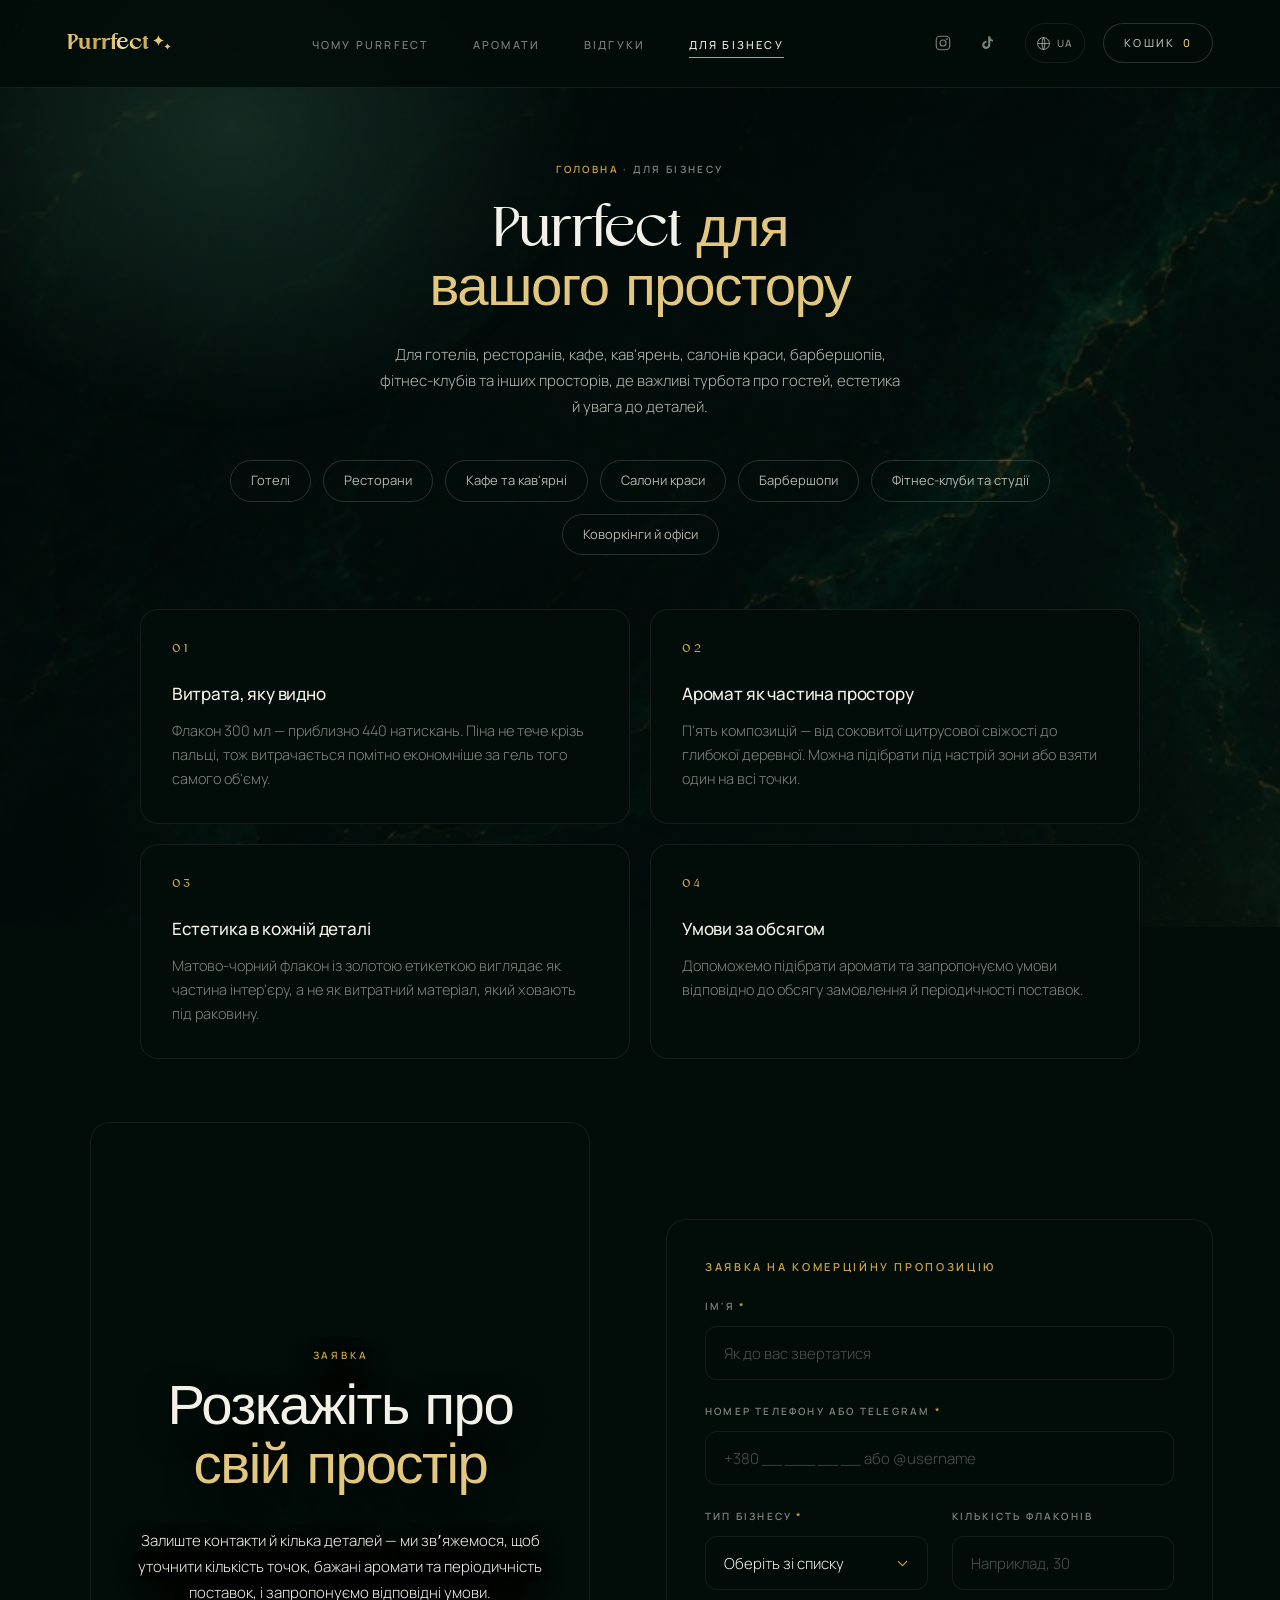
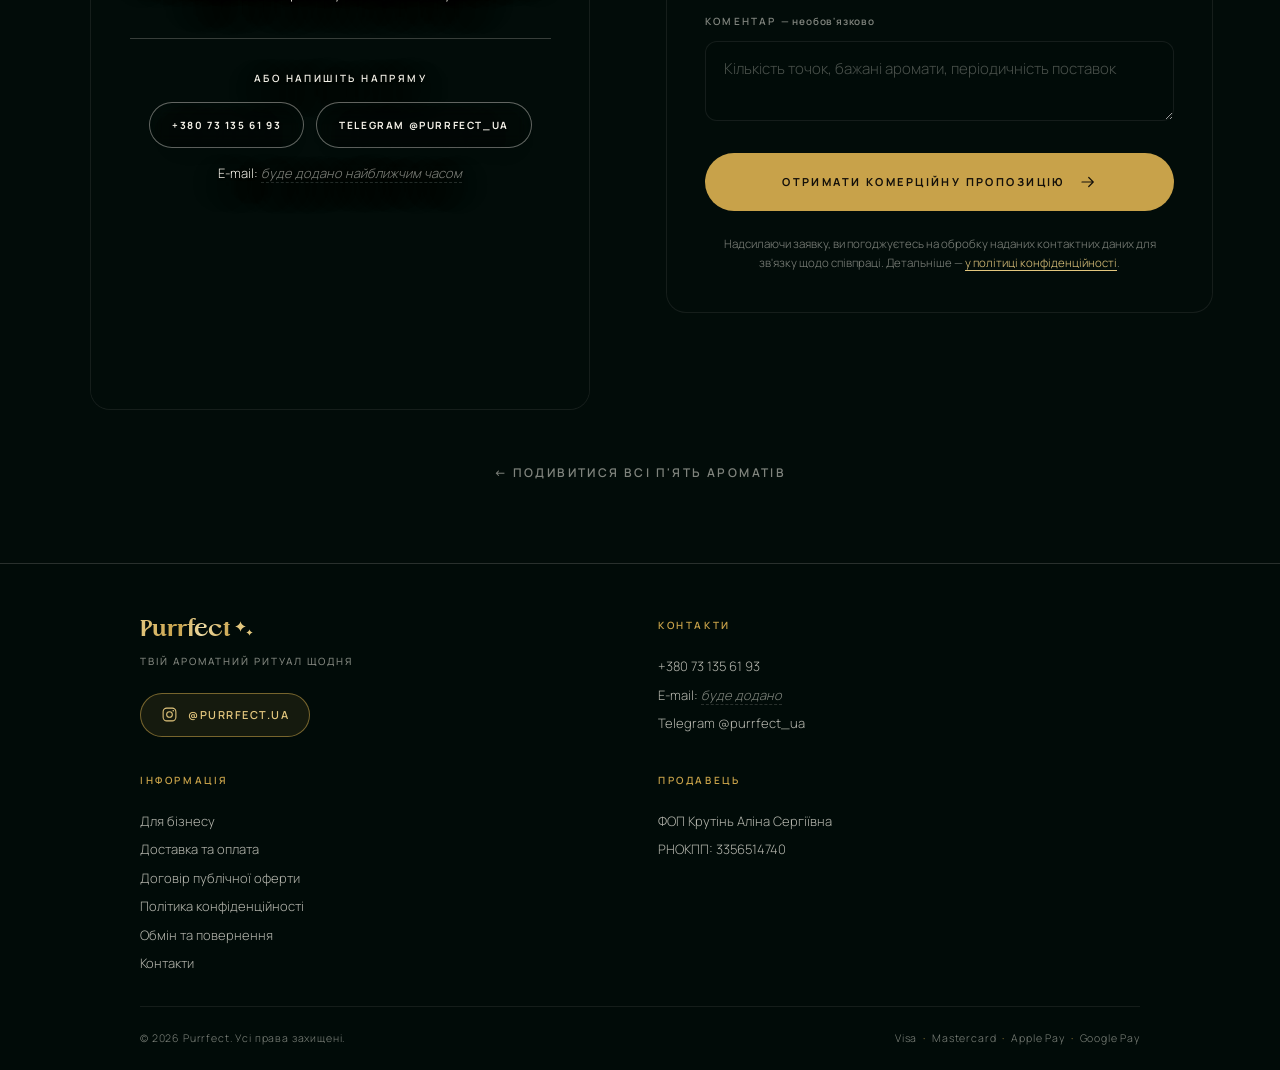
==== dlia-biznesu.html @ da77bdb7 "Кошик: справжня знижка за набір, смітнички, менеджмент набору - Знижка -10% рахується лише за повні " ====
<!doctype html>
<html lang="uk" class="no-js">
<head>
<meta charset="utf-8">
<meta name="viewport" content="width=device-width, initial-scale=1">
<title>Для бізнесу — Purrfect</title>
<meta name="description" content="Мило-піна Purrfect для готелів, ресторанів, кав'ярень, салонів краси, барбершопів і фітнес-клубів. Підберемо аромати та запропонуємо умови відповідно до обсягу замовлення.">
<meta name="theme-color" content="#04120E">
<script>document.documentElement.classList.replace("no-js","js");</script>

<meta property="og:type" content="website">
<meta property="og:title" content="Purrfect для вашого простору">
<meta property="og:description" content="Мило-піна Purrfect для готелів, ресторанів, кав'ярень і салонів краси. Умови — відповідно до обсягу замовлення.">
<meta property="og:image" content="image/hero-fluffy.jpg">
<meta property="og:locale" content="uk_UA">

<link rel="preload" href="image/bg-marble.jpg" as="image">
<link rel="preload" href="sans/Original-Light.woff2" as="font" type="font/woff2" crossorigin>
<link rel="preconnect" href="https://fonts.googleapis.com">
<link rel="preconnect" href="https://fonts.gstatic.com" crossorigin>
<link rel="stylesheet" href="https://fonts.googleapis.com/css2?family=Manrope:wght@300;400;500;600;700&display=swap">
<link rel="stylesheet" href="styles.css?v=85">
</head>
<body>

<div class="bg-scene" aria-hidden="true"></div>

<a class="skip-link" href="#biznes-content">Перейти до основного вмісту</a>

<header class="topbar topbar--solid">
  <a class="logo" href="index.html" aria-label="Purrfect — на головну"><span class="logo__word">Purrfect</span><svg class="logo__spark" viewBox="0 0 44 36" width="22" height="18" fill="currentColor" aria-hidden="true"><g transform="translate(15 13) scale(0.33)"><path d="M0 -32 C1.6 -17.2 14.8 -4 32 0 C14.8 4 1.6 17.2 0 32 C-1.6 17.2 -14.8 4 -32 0 C-14.8 -4 -1.6 -17.2 0 -32 Z"/></g><g transform="translate(33 25) scale(0.20)"><path d="M0 -32 C1.6 -17.2 14.8 -4 32 0 C14.8 4 1.6 17.2 0 32 C-1.6 17.2 -14.8 4 -32 0 C-14.8 -4 -1.6 -17.2 0 -32 Z"/></g></svg></a>

  <nav class="nav" aria-label="Основна навігація">
    <ul class="nav__list">
      <li><a href="index.html#chomu">Чому Purrfect</a></li>
      <li><a href="index.html#aromaty">Аромати</a></li>
      <li><a href="index.html#vidhuky">Відгуки</a></li>
      <li><a class="is-current" href="dlia-biznesu.html" aria-current="page">Для бізнесу</a></li>
    </ul>
  </nav>

  <div class="topbar__actions">
    <ul class="topbar__social">
      <li>
        <a class="iconlink" href="https://www.instagram.com/purrfect.ua"
           target="_blank" rel="noopener noreferrer" aria-label="Purrfect в Instagram" title="Instagram">
          <svg viewBox="0 0 24 24" width="18" height="18" fill="none" aria-hidden="true">
            <rect x="3" y="3" width="18" height="18" rx="5.2" stroke="currentColor" stroke-width="1.5"/>
            <circle cx="12" cy="12" r="4" stroke="currentColor" stroke-width="1.5"/>
            <circle cx="17.3" cy="6.7" r="1.15" fill="currentColor"/>
          </svg>
        </a>
      </li>
      <li>
        <a class="iconlink" href="https://www.tiktok.com/@purrfect.ua"
           target="_blank" rel="noopener noreferrer" aria-label="Purrfect у TikTok" title="TikTok">
          <svg viewBox="0 0 24 24" width="18" height="18" aria-hidden="true">
            <path fill="currentColor" d="M16.4 3h-2.8v11.4a2.6 2.6 0 1 1-2.2-2.6V9.2a5.4 5.4 0 1 0 5 5.4V9.1a6.3 6.3 0 0 0 3.6 1.1V7.5c-2-.2-3.4-1.6-3.6-3.6V3z"/>
          </svg>
        </a>
      </li>
    </ul>

    <!-- Перемикач мови. Українська — основна: вона лежить прямо в розмітці,
         російська підставляється словником i18n.js. Кнопка стоїть у
         topbar__actions, а не серед соцмереж, бо ті ховаються на телефоні. -->
    <button class="iconlink iconlink--lang" type="button" data-lang-toggle
            aria-label="Змінити мову" title="Русский">
      <svg viewBox="0 0 24 24" width="17" height="17" fill="none" aria-hidden="true">
        <circle cx="12" cy="12" r="8.4" stroke="currentColor" stroke-width="1.5"/>
        <path d="M3.6 12h16.8" stroke="currentColor" stroke-width="1.5"/>
        <path d="M12 3.6c2.5 2.7 2.5 14.1 0 16.8M12 3.6c-2.5 2.7-2.5 14.1 0 16.8"
              stroke="currentColor" stroke-width="1.5"/>
      </svg>
      <span class="iconlink__lang" data-lang-code>UA</span>
    </button>
    <button class="cart" type="button" data-cart-open aria-haspopup="dialog" aria-controls="koshyk">
      Кошик <span class="cart__count" data-cart-count aria-label="товарів у кошику">0</span>
    </button>
  </div>

  <button class="burger" type="button" aria-label="Меню" aria-expanded="false" aria-controls="mobile-nav">
    <span></span><span></span>
  </button>
</header>

<div class="mobile-nav" id="mobile-nav" hidden>
  <nav aria-label="Мобільна навігація">
    <ul>
      <li><a href="index.html#chomu">Чому Purrfect</a></li>
      <li><a href="index.html#aromaty">Аромати</a></li>
      <li><a href="index.html#vidhuky">Відгуки</a></li>
      <li><a href="dlia-biznesu.html">Для бізнесу</a></li>
      <li><a href="index.html">На головну</a></li>
    </ul>
    <ul class="mobile-nav__social">
      <li><a href="https://www.instagram.com/purrfect.ua" target="_blank" rel="noopener noreferrer">Instagram</a></li>
      <li><a href="https://www.tiktok.com/@purrfect.ua" target="_blank" rel="noopener noreferrer">TikTok</a></li>
    </ul>
  </nav>
</div>

<main class="page" id="biznes-content">
  <div class="wrap">

    <div class="page__head">
      <p class="page__crumbs"><a href="index.html">Головна</a> · Для бізнесу</p>
      <h1 class="h2 h2--center">Purrfect <em>для вашого простору</em></h1>
      <p class="lead lead--center">
        Для готелів, ресторанів, кафе, кав'ярень, салонів краси, барбершопів,
        фітнес-клубів та інших просторів, де важливі турбота про гостей,
        естетика й увага до деталей.
      </p>
    </div>

    <ul class="chips" aria-label="Кому підходить">
      <li>Готелі</li>
      <li>Ресторани</li>
      <li>Кафе та кав'ярні</li>
      <li>Салони краси</li>
      <li>Барбершопи</li>
      <li>Фітнес-клуби та студії</li>
      <li>Коворкінги й офіси</li>
    </ul>

    <ul class="perks perks--biz">
      <li class="perk" data-reveal>
        <span class="perk__no">01</span>
        <h2>Витрата, яку видно</h2>
        <p>Флакон 300 мл — приблизно 440 натискань. Піна не тече крізь пальці,
        тож витрачається помітно економніше за гель того самого об'єму.</p>
      </li>
      <li class="perk" data-reveal>
        <span class="perk__no">02</span>
        <h2>Аромат як частина простору</h2>
        <p>П'ять композицій — від соковитої цитрусової свіжості до глибокої
        деревної. Можна підібрати під настрій зони або взяти один на всі точки.</p>
      </li>
      <li class="perk" data-reveal>
        <span class="perk__no">03</span>
        <h2>Естетика в кожній деталі</h2>
        <p>Матово-чорний флакон із золотою етикеткою виглядає як частина
        інтер'єру, а не як витратний матеріал, який ховають під раковину.</p>
      </li>
      <li class="perk" data-reveal>
        <span class="perk__no">04</span>
        <h2>Умови за обсягом</h2>
        <p>Допоможемо підібрати аромати та запропонуємо умови відповідно
        до обсягу замовлення й періодичності поставок.</p>
      </li>
    </ul>

    <div class="b2b" id="zayavka">
      <div class="b2b__copy" data-reveal>
        <div class="b2b__media" aria-hidden="true">
          <video data-b2b-video src="video/biznes-bg.mp4" autoplay muted loop playsinline preload="metadata"></video>
        </div>
        <div class="b2b__scrim" aria-hidden="true"></div>

        <div class="b2b__content">
          <p class="b2b__label">Заявка</p>
          <h2 class="h2">Розкажіть про <em>свій простір</em></h2>
          <p class="lead">
            Залиште контакти й кілька деталей — ми звʼяжемося, щоб уточнити
            кількість точок, бажані аромати та періодичність поставок,
            і запропонуємо відповідні умови.
          </p>

          <div class="b2b__direct">
            <p class="b2b__direct-ttl">Або напишіть напряму</p>
            <div class="b2b__direct-actions">
              <a class="btn btn--ghost btn--sm" href="tel:+380731356193">
                <span>+380 73 135 61 93</span>
              </a>
              <a class="btn btn--ghost btn--sm" href="https://t.me/purrfect_ua" target="_blank" rel="noopener noreferrer">
                <span>Telegram @purrfect_ua</span>
              </a>
            </div>
            <!-- TODO:EMAIL — додати адресу, коли буде створена поштова скринька -->
            <p class="b2b__direct-note">E-mail: <span class="tbd">буде додано найближчим часом</span></p>
          </div>
        </div>
      </div>

      <form class="b2b__form" data-b2b-form novalidate data-reveal>
        <h2 class="order__ttl">Заявка на комерційну пропозицію</h2>

        <div class="grid2">
          <label class="field field--wide">
            <span class="field__label">Ім'я <i>*</i></span>
            <input type="text" name="name" autocomplete="name" placeholder="Як до вас звертатися">
            <span class="field__err" data-err></span>
          </label>

          <label class="field field--wide">
            <span class="field__label">Номер телефону або Telegram <i>*</i></span>
            <input type="text" name="contact" autocomplete="tel" placeholder="+380 __ ___ __ __ або @username">
            <span class="field__err" data-err></span>
          </label>

          <label class="field">
            <span class="field__label">Тип бізнесу <i>*</i></span>
            <select name="business">
              <option value="">Оберіть зі списку</option>
              <option>Готель</option>
              <option>Ресторан</option>
              <option>Кафе, кав'ярня</option>
              <option>Салон краси</option>
              <option>Барбершоп</option>
              <option>Фітнес-клуб, студія</option>
              <option>Коворкінг, офіс</option>
              <option>Інше</option>
            </select>
            <span class="field__err" data-err></span>
          </label>

          <label class="field">
            <span class="field__label">Кількість флаконів</span>
            <input type="text" name="volume" inputmode="numeric" placeholder="Наприклад, 30">
          </label>

          <label class="field field--wide">
            <span class="field__label">Коментар <i class="opt">— необов'язково</i></span>
            <textarea name="comment" rows="2" placeholder="Кількість точок, бажані аромати, періодичність поставок"></textarea>
          </label>
        </div>

        <button class="btn btn--full" type="submit" data-b2b-submit>
          <span data-b2b-label>Отримати комерційну пропозицію</span>
          <svg viewBox="0 0 24 24" width="18" height="18" fill="none" aria-hidden="true">
            <path d="M4 12h15M13 6l6 6-6 6" stroke="currentColor" stroke-width="1.6" stroke-linecap="round" stroke-linejoin="round"/>
          </svg>
        </button>

        <p class="order__status" data-b2b-status role="status" aria-live="polite"></p>

        <p class="order__fine">
          Надсилаючи заявку, ви погоджуєтесь на обробку наданих контактних даних
          для зв'язку щодо співпраці. Детальніше —
          <a href="polityka-konfidentsiynosti.html">у політиці конфіденційності</a>.
        </p>
      </form>
    </div>

    <p class="page__back">
      <a href="index.html#aromaty">← Подивитися всі п'ять ароматів</a>
    </p>

  </div>
</main>

<footer class="footer">
  <div class="wrap">
    <div class="footer__grid">
      <div class="footer__brand">
        <a class="logo logo--footer" href="index.html"><span class="logo__word">Purrfect</span><svg class="logo__spark" viewBox="0 0 44 36" width="22" height="18" fill="currentColor" aria-hidden="true"><g transform="translate(15 13) scale(0.33)"><path d="M0 -32 C1.6 -17.2 14.8 -4 32 0 C14.8 4 1.6 17.2 0 32 C-1.6 17.2 -14.8 4 -32 0 C-14.8 -4 -1.6 -17.2 0 -32 Z"/></g><g transform="translate(33 25) scale(0.20)"><path d="M0 -32 C1.6 -17.2 14.8 -4 32 0 C14.8 4 1.6 17.2 0 32 C-1.6 17.2 -14.8 4 -32 0 C-14.8 -4 -1.6 -17.2 0 -32 Z"/></g></svg></a>
        <p class="footer__tag">Твій ароматний ритуал щодня</p>

        <ul class="socials">
          <li>
            <a class="social" href="https://www.instagram.com/purrfect.ua"
               target="_blank" rel="noopener noreferrer" aria-label="Purrfect в Instagram">
              <svg viewBox="0 0 24 24" width="17" height="17" fill="none" aria-hidden="true">
                <rect x="3" y="3" width="18" height="18" rx="5.2" stroke="currentColor" stroke-width="1.5"/>
                <circle cx="12" cy="12" r="4" stroke="currentColor" stroke-width="1.5"/>
                <circle cx="17.3" cy="6.7" r="1.15" fill="currentColor"/>
              </svg>
              <span>@purrfect.ua</span>
            </a>
          </li>
        </ul>
      </div>
      <div class="footer__col">
        <p class="footer__label">Контакти</p>
        <ul class="footer__list">
          <li><a href="tel:+380731356193">+380 73 135 61 93</a></li>
          <!-- TODO:EMAIL -->
          <li>E-mail: <span class="tbd">буде додано</span></li>
          <li><a href="https://t.me/purrfect_ua" target="_blank" rel="noopener noreferrer">Telegram @purrfect_ua</a></li>
        </ul>
      </div>
      <div class="footer__col">
        <p class="footer__label">Інформація</p>
        <ul class="footer__list">
          <li><a href="dlia-biznesu.html">Для бізнесу</a></li>
          <li><a href="dostavka.html">Доставка та оплата</a></li>
          <li><a href="oferta.html">Договір публічної оферти</a></li>
          <li><a href="polityka-konfidentsiynosti.html">Політика конфіденційності</a></li>
          <li><a href="obmin-ta-povernennia.html">Обмін та повернення</a></li>
          <li><a href="kontakty.html">Контакти</a></li>
        </ul>
      </div>
      <div class="footer__col">
        <p class="footer__label">Продавець</p>
        <ul class="footer__list">
          <li>ФОП Крутінь Аліна Сергіївна</li>
          <li>РНОКПП: 3356514740</li>
        </ul>
      </div>
    </div>
    <div class="footer__bottom">
      <p class="footer__legal">© <span data-year>2026</span> Purrfect. Усі права захищені.</p>
      <p class="footer__pay">Visa <span>·</span> Mastercard <span>·</span> Apple&nbsp;Pay <span>·</span> Google&nbsp;Pay</p>
    </div>
  </div>
</footer>

<div class="drawer" id="koshyk" role="dialog" aria-modal="true" aria-label="Кошик" hidden>
  <div class="drawer__scrim" data-cart-close></div>
  <aside class="drawer__panel">
    <header class="drawer__head">
      <p class="drawer__ttl">Кошик</p>
      <div class="drawer__head-actions">
        <button class="drawer__clear" type="button" data-cart-clear hidden>Очистити</button>
        <button class="drawer__close" type="button" data-cart-close aria-label="Закрити кошик">
          <svg viewBox="0 0 24 24" width="20" height="20" fill="none" aria-hidden="true">
            <path d="M6 6l12 12M18 6L6 18" stroke="currentColor" stroke-width="1.5" stroke-linecap="round"/>
          </svg>
        </button>
      </div>
    </header>
    <div class="drawer__body" data-cart-body></div>
    <footer class="drawer__foot" data-cart-foot></footer>
  </aside>
</div>

<script src="script.js?v=85" defer></script>
<script src="i18n.js?v=85" defer></script>
</body>
</html>
---- styles.css ----
/* ============================================================
   Purrfect — продавальний лендинг
   Шрифти: Original (латиниця, фірмовий) + Manrope (кирилиця)

   Порядок блоків збігається з порядком секцій у index.html.
   Кольори й відступи — токенами в :root нижче.
   ============================================================ */

/* ---------- Original: фірмовий шрифт, лише латиниця ---------- */
@font-face {
  font-family: "Original";
  src: url("sans/Original-Thin.woff2") format("woff2"),
       url("sans/Original-Thin.woff") format("woff");
  font-weight: 100; font-style: normal; font-display: swap;
}
@font-face {
  font-family: "Original";
  src: url("sans/Original-Light.woff2") format("woff2"),
       url("sans/Original-Light.woff") format("woff");
  font-weight: 300; font-style: normal; font-display: swap;
}
@font-face {
  font-family: "Original";
  src: url("sans/Original-Regular.woff2") format("woff2"),
       url("sans/Original-Regular.woff") format("woff");
  font-weight: 400; font-style: normal; font-display: swap;
}
@font-face {
  font-family: "Original";
  src: url("sans/Original-Bold.woff2") format("woff2"),
       url("sans/Original-Bold.woff") format("woff");
  font-weight: 700; font-style: normal; font-display: swap;
}
@font-face {
  font-family: "Original";
  src: url("sans/Original-Black.woff2") format("woff2"),
       url("sans/Original-Black.woff") format("woff");
  font-weight: 900; font-style: normal; font-display: swap;
}

/* ---------- Токени ---------- */
:root {
  --ink:        #04120E;
  --ink-2:      #020C09;
  --ink-3:      #061a14;
  --emerald:    #0C3B2E;
  --gold:       #C8A24A;
  --gold-soft:  #E3C77E;
  --cream:      #F4F1E8;

  /* напівпрозорі панелі поверх мармурового тла */
  --scene-panel: rgba(4, 15, 12, .58);

  --text:       var(--cream);
  --text-2:     rgba(244, 241, 232, .74);
  --text-3:     rgba(244, 241, 232, .52);
  --hairline:   rgba(244, 241, 232, .16);
  --hairline-2: rgba(244, 241, 232, .08);

  --space-1: 8px;
  --space-2: 12px;
  --space-3: 16px;
  --space-4: 24px;
  --space-5: 32px;
  --space-6: 48px;
  --space-7: 64px;
  --space-8: 96px;

  --gutter: clamp(20px, 5.2vw, 76px);
  --maxw: 1280px;

  --font-brand: "Original", "Helvetica Neue", Arial, sans-serif;
  --font-ua: "Manrope", -apple-system, BlinkMacSystemFont, "Segoe UI", Roboto, sans-serif;

  --ease: cubic-bezier(.22, .61, .36, 1);
  --dur: 260ms;

  --z-media: 0;
  --z-scrim: 1;
  --z-content: 2;
  --z-sticky: 30;
  /* Мобільне меню — під шапкою: інакше воно накриває бургер,
     і на телефоні меню вже нічим не закрити. */
  --z-mobilenav: 35;
  --z-header: 40;
  --z-drawer: 60;
}

/* ---------- Reset ---------- */
*, *::before, *::after { box-sizing: border-box; }

/* Запасний колір тримає html, а не body: тоді фоновий шар із z-index: -1
   лягає поверх нього, а не ховається за фоном body. */
html {
  -webkit-text-size-adjust: 100%;
  scroll-behavior: smooth;
  background: var(--ink-2);
  /* щоб якір із шапки не ховався під фіксованою шапкою */
  scroll-padding-top: 90px;
}
@media (prefers-reduced-motion: reduce) { html { scroll-behavior: auto; } }

body {
  margin: 0;
  background: transparent;
  color: var(--text);
  font-family: var(--font-ua);
  font-size: 16px;
  line-height: 1.5;
  -webkit-font-smoothing: antialiased;
  -moz-osx-font-smoothing: grayscale;
  /* clip, а не hidden: hidden робить body власним контейнером
     прокрутки, і на iOS через це зсувається позиція сторінки.
     Перший рядок — запасний для Safari до 16-ї версії, яка ще
     не знає `clip` і просто його проігнорує. */
  overflow-x: hidden;
  overflow-x: clip;
}

img { display: block; max-width: 100%; }
ul, ol { list-style: none; margin: 0; padding: 0; }
p  { margin: 0; }
a  { color: inherit; text-decoration: none; }
button { font: inherit; color: inherit; }
h1, h2, h3, h4 { margin: 0; font-weight: inherit; }

:focus-visible {
  outline: 2px solid var(--gold-soft);
  outline-offset: 3px;
  border-radius: 2px;
}

.sr-only {
  position: absolute; width: 1px; height: 1px;
  padding: 0; margin: -1px; overflow: hidden;
  clip: rect(0 0 0 0); white-space: nowrap; border: 0;
}

.skip-link {
  position: absolute;
  left: var(--gutter);
  top: -100px;
  z-index: 100;
  padding: 12px 20px;
  background: var(--cream);
  color: var(--ink);
  border-radius: 999px;
  font-size: 14px;
  font-weight: 600;
  transition: top var(--dur) var(--ease);
}
.skip-link:focus-visible { top: 16px; }

/* Значення, яких ще немає (пошта, адреса). Видно, що це заглушка,
   але сторінка не виглядає зламаною. */
.tbd {
  color: var(--text-3);
  font-style: italic;
  border-bottom: 1px dashed var(--hairline);
}

/* ============================================================
   Тло сцени — смарагдовий мармур, пришпилений до вікна на весь
   сайт. Фото дуже повільно наближається й пливе, зверху мандрує
   м'який відблиск. Секції поверх — напівпрозорі.
   ============================================================ */
/* Висота — з --app-vh, а не з відсотків вікна. На iPhone та iPad
   висота вікна стрибає щоразу, коли Safari ховає свою панель, і
   фон разом із нею смикався й «плив» відносно тексту. --app-vh
   ставить script.js один раз і міняє лише при повороті екрана. */
.bg-scene {
  position: fixed;
  top: 0;
  left: 0;
  width: 100%;
  /* Не менше за найбільшу можливу висоту вікна (100lvh): коли Safari
     ховає панель, видима зона стає вищою за зафіксовану, і знизу
     з'явився б просвіт. Перший рядок — запасний для браузерів,
     які ще не знають lvh. */
  height: 100vh;
  height: max(var(--app-vh, 0px), 100lvh);
  /* Саме -1, а не 0. При z-index: 0 цей шар потрапляє в той самий крок
     малювання, що й позиціоновані елементи, і перекриває звичайні блоки
     без position — підвал ставав невидимим. */
  z-index: -1;
  pointer-events: none;
  background: var(--ink-2) url("image/bg-marble.jpg") center / cover no-repeat;
  /* запас по краях замість колишнього inset: -4% */
  transform: scale(1.06);
  animation: sceneDrift 90s ease-in-out infinite alternate;
  will-change: transform;
}
/* Скрим: гасить яскраву смугу мармуру, щоб текст лишався читабельним */
.bg-scene::before {
  content: "";
  position: absolute;
  inset: 0;
  background:
    radial-gradient(120% 90% at 50% 38%, rgba(2, 12, 9, .28) 0%, rgba(2, 12, 9, .74) 100%),
    linear-gradient(180deg, rgba(2, 12, 9, .5), rgba(2, 12, 9, .42));
}
/* Відблиск, що повільно мандрує по каменю */
.bg-scene::after {
  content: "";
  position: absolute;
  inset: 0;
  background: radial-gradient(38% 46% at 20% 16%, rgba(120, 210, 170, .17), transparent 70%);
  animation: sceneGlow 52s ease-in-out infinite alternate;
  will-change: transform, opacity;
}
@keyframes sceneDrift {
  0%   { transform: scale(1.06) translate3d(0, 0, 0); }
  100% { transform: scale(1.13) translate3d(-1.5%, 1%, 0); }
}
@keyframes sceneGlow {
  0%   { transform: translate3d(0, 0, 0); opacity: .5; }
  100% { transform: translate3d(28%, 16%, 0); opacity: 1; }
}
@media (prefers-reduced-motion: reduce) {
  .bg-scene,
  .bg-scene::after { animation: none; }
}

.wrap {
  width: 100%;
  max-width: var(--maxw);
  margin: 0 auto;
  padding: 0 var(--gutter);
}

/* ============================================================
   1. Шапка
   ============================================================ */
.topbar {
  position: fixed;
  inset: 0 0 auto 0;
  z-index: var(--z-header);
  display: flex;
  align-items: center;
  gap: var(--space-5);
  padding: clamp(18px, 2.6vh, 30px) var(--gutter);
  transition: background-color var(--dur) var(--ease),
              padding var(--dur) var(--ease),
              border-color var(--dur) var(--ease);
  border-bottom: 1px solid transparent;
}
/* Після прокрутки повз перший екран шапка не лягає суцільною плашкою:
   вона лишається прозорою й лише розмиває те, що під нею, — тож її
   яскравість сама йде за яскравістю поточного блока (світліше фото
   в картці аромату чи темний мармур однаково просвічують крізь неї).
   Легкий градієнт зверху додає рівно стільки контрасту, щоб текст
   меню не губився на найсвітліших кадрах. */
.topbar.is-stuck {
  padding-top: 14px;
  padding-bottom: 14px;
  background: linear-gradient(to bottom, rgba(2, 12, 9, .34), rgba(2, 12, 9, .16));
  backdrop-filter: blur(18px) saturate(1.15);
  -webkit-backdrop-filter: blur(18px) saturate(1.15);
  border-bottom-color: rgba(244, 241, 232, .1);
}
/* На внутрішніх сторінках шапка не лежить поверх фото — вона просто
   зверху, тож одразу в «прилиплому» вигляді. */
.topbar--solid {
  background: rgba(2, 12, 9, .86);
  backdrop-filter: blur(16px);
  -webkit-backdrop-filter: blur(16px);
  border-bottom-color: var(--hairline-2);
}

/* Логотип: фірмове накреслення «Purrfect» із зірочками, як на етикетці.
   Раніше тут був той самий шрифт, але великими літерами з широким
   розрядженням — це читалося як набраний напис, а не як знак бренду. */
.logo {
  flex: 0 0 auto;
  display: inline-flex;
  align-items: flex-start;
  gap: 2px;
  font-family: var(--font-brand);
  font-weight: 700;
  font-size: clamp(21px, 1.55vw, 27px);
  line-height: 1;
  letter-spacing: 0;
  text-transform: none;
  /* запасний колір для браузерів без background-clip: text */
  color: var(--gold-soft);
  transition: filter var(--dur) var(--ease);
}
/* Не пласке золото, а перелив — так само, як тиснення й напис на флаконі */
.logo__word {
  background: linear-gradient(100deg,
    var(--gold-soft) 0%,
    var(--gold) 42%,
    #F0DDA6 68%,
    var(--gold) 100%);
  -webkit-background-clip: text;
  background-clip: text;
  -webkit-text-fill-color: transparent;
}
.logo__spark {
  flex: 0 0 auto;
  margin-top: .06em;
  color: var(--gold-soft);
}
.logo:hover { filter: brightness(1.14); }
@media (prefers-reduced-motion: reduce) { .logo { transition: none; } }

.nav { flex: 1 1 auto; }

.nav__list {
  display: flex;
  justify-content: center;
  gap: clamp(20px, 3.4vw, 56px);
}

.nav__list a,
.cart {
  position: relative;
  font-size: 11px;
  font-weight: 500;
  letter-spacing: .2em;
  text-transform: uppercase;
  color: var(--text-3);
  white-space: nowrap;
  transition: color var(--dur) var(--ease);
}
.nav__list a:hover,
.cart:hover { color: var(--cream); }

.nav__list a::after {
  content: "";
  position: absolute;
  left: 0; right: 0; bottom: -6px;
  height: 1px;
  background: var(--gold);
  transform: scaleX(0);
  transform-origin: left;
  transition: transform var(--dur) var(--ease);
}
.nav__list a:hover::after { transform: scaleX(1); }

/* Поточний розділ у меню — підкреслення вже на місці */
.nav__list a.is-current { color: var(--cream); }
.nav__list a.is-current::after { transform: scaleX(1); }

.topbar__actions {
  flex: 0 0 auto;
  display: flex;
  align-items: center;
  gap: clamp(12px, 1.4vw, 20px);
}

/* Соцмережі в шапці — самі іконки, без підписів */
.topbar__social {
  display: flex;
  align-items: center;
  gap: 4px;
}
.iconlink {
  display: inline-flex;
  align-items: center;
  justify-content: center;
  width: 40px;
  height: 40px;
  border-radius: 50%;
  border: 1px solid transparent;
  color: var(--text-3);
  transition: color var(--dur) var(--ease),
              border-color var(--dur) var(--ease),
              background-color var(--dur) var(--ease);
}
.iconlink:hover {
  color: var(--gold-soft);
  border-color: rgba(200, 162, 74, .42);
  background: rgba(200, 162, 74, .08);
}

/* Перемикач мови: та сама кругла планетка, що й іконки соцмереж, плюс
   код поточної мови. Код потрібен, бо сама по собі планетка не каже,
   якою мовою сторінка зараз. */
.iconlink--lang {
  gap: 5px;
  width: auto;
  padding: 0 11px 0 9px;
  border-radius: 999px;
  border-color: var(--hairline-2);
  background: none;
  cursor: pointer;
  font: inherit;
}
.iconlink--lang svg { flex: 0 0 auto; }
.iconlink__lang {
  font-size: 10px;
  font-weight: 600;
  letter-spacing: .12em;
  font-variant-numeric: tabular-nums;
}
.iconlink--lang:focus-visible {
  outline: 2px solid var(--gold);
  outline-offset: 2px;
}

.cart {
  display: inline-flex;
  align-items: center;
  gap: 8px;
  min-height: 40px;
  padding: 0 20px;
  border: 1px solid var(--hairline);
  border-radius: 999px;
  color: var(--text-2);
  background: rgba(4, 18, 14, .32);
  backdrop-filter: blur(10px);
  -webkit-backdrop-filter: blur(10px);
  cursor: pointer;
  transition: color var(--dur) var(--ease),
              border-color var(--dur) var(--ease),
              background-color var(--dur) var(--ease);
}
.cart:hover { border-color: rgba(200, 162, 74, .55); background: rgba(4, 18, 14, .55); }
.cart__count { color: var(--gold-soft); font-variant-numeric: tabular-nums; }
.cart.is-bump { animation: bump 420ms var(--ease); }
@keyframes bump {
  0%, 100% { transform: scale(1); }
  35% { transform: scale(1.07); }
}

.burger { display: none; }

/* ============================================================
   2. Перший екран
   ============================================================ */
/* Так само зі сталої висоти: інакше кожне згортання панелі Safari
   міняло висоту першого екрана, і фото помітно «наїжджало». */
.hero {
  position: relative;
  min-height: var(--app-vh, 100svh);
  display: flex;
  overflow: hidden;
  background: var(--ink-2);
}

.hero__media { position: absolute; inset: 0; z-index: var(--z-media); }
.hero__media img {
  width: 100%;
  height: 100%;
  object-fit: cover;
  object-position: center;
}

.hero__scrim {
  position: absolute;
  inset: 0;
  z-index: var(--z-scrim);
  pointer-events: none;
  background:
    linear-gradient(to right,
      rgba(2, 12, 9, .80) 0%,
      rgba(2, 12, 9, .60) 28%,
      rgba(2, 12, 9, .18) 52%,
      rgba(2, 12, 9, 0) 68%),
    linear-gradient(to bottom,
      rgba(2, 12, 9, .72) 0%,
      rgba(2, 12, 9, 0) 180px),
    linear-gradient(to top,
      rgba(2, 12, 9, .93) 0%,
      rgba(2, 12, 9, .55) 110px,
      rgba(2, 12, 9, 0) 260px);
}

.hero__inner {
  position: relative;
  z-index: var(--z-content);
  flex: 1;
  display: grid;
  grid-template-rows: 1fr auto;
  padding: 0 var(--gutter) clamp(22px, 3.4vh, 40px);
}

.hero__copy {
  align-self: center;
  max-width: min(660px, 52vw);
  padding-top: clamp(80px, 12vh, 140px);
}

.hero__title {
  font-family: var(--font-brand);
  font-weight: 300;
  font-size: clamp(2.7rem, 6vw, 5.4rem);
  line-height: 1.02;
  letter-spacing: -.025em;
  margin: 0 0 var(--space-5);
  color: var(--cream);
}
.hero__title-line { display: block; }
.hero__title em {
  font-style: normal;
  font-weight: 100;
  color: var(--gold-soft);
}

.hero__lead {
  max-width: 44ch;
  font-size: clamp(15px, 1.12vw, 18px);
  font-weight: 300;
  line-height: 1.72;
  color: var(--text-2);
  margin-bottom: var(--space-6);
  text-wrap: pretty;
}

.hero__actions {
  display: flex;
  align-items: center;
  gap: clamp(18px, 2vw, 32px);
  flex-wrap: wrap;
}

.hero__price {
  font-family: var(--font-ua);
  font-weight: 300;
  font-size: clamp(13px, 1vw, 16px);
  letter-spacing: .16em;
  font-variant-numeric: tabular-nums;
  color: var(--text-2);
}
.hero__price span { color: var(--gold); margin: 0 .3em; }

/* Лишився один підпис — притискаємо його праворуч. Раніше тут була
   ще підказка «Scroll» ліворуч, і розкладка була space-between. */
.hero__foot {
  align-self: end;
  display: flex;
  align-items: flex-end;
  justify-content: flex-end;
  gap: var(--space-4);
}

.hero__origin {
  font-size: 10px;
  font-weight: 500;
  letter-spacing: .26em;
  text-transform: uppercase;
  color: var(--text-3);
  text-align: right;
}
.hero__origin span { color: var(--gold); margin: 0 .3em; }

/* ---------- Кнопка ---------- */
.btn {
  display: inline-flex;
  align-items: center;
  justify-content: center;
  gap: 14px;
  min-height: 58px;
  padding: 0 32px;
  border: 0;
  border-radius: 999px;
  background: var(--gold);
  color: #14100A;
  font-size: 11px;
  font-weight: 700;
  letter-spacing: .22em;
  text-transform: uppercase;
  text-align: center;
  cursor: pointer;
  transition: background-color var(--dur) var(--ease),
              box-shadow var(--dur) var(--ease),
              transform var(--dur) var(--ease),
              opacity var(--dur) var(--ease);
}
.btn:hover {
  background: var(--gold-soft);
  box-shadow: 0 14px 40px -14px rgba(200, 162, 74, .7);
}
.btn:active { transform: scale(.985); }
.btn svg { transition: transform var(--dur) var(--ease); flex: 0 0 auto; }
.btn:hover svg { transform: translateX(5px); }
.btn[disabled], .btn.is-busy { opacity: .55; pointer-events: none; }
.btn--full { width: 100%; }
.btn--sm { min-height: 46px; padding: 0 22px; font-size: 10px; letter-spacing: .16em; }

.btn--ghost {
  background: transparent;
  color: var(--text);
  border: 1px solid var(--hairline);
}
.btn--ghost:hover {
  background: rgba(200, 162, 74, .1);
  border-color: rgba(200, 162, 74, .55);
  color: var(--gold-soft);
  box-shadow: none;
}

/* Текстове посилання-кнопка («Детальніше») */
.link-more {
  position: relative;
  padding: 6px 0;
  border: 0;
  background: none;
  font-size: 10.5px;
  font-weight: 600;
  letter-spacing: .18em;
  text-transform: uppercase;
  color: var(--text-3);
  white-space: nowrap;
  cursor: pointer;
  transition: color var(--dur) var(--ease);
}
.link-more::after {
  content: "";
  position: absolute;
  left: 0; right: 0; bottom: 0;
  height: 1px;
  background: var(--hairline);
  transition: background-color var(--dur) var(--ease);
}
.link-more:hover { color: var(--gold-soft); }
.link-more:hover::after { background: var(--gold); }

/* ============================================================
   Загальні елементи секцій
   ============================================================ */
.section {
  position: relative;
  padding: clamp(72px, 11vh, 140px) 0;
}
.section + .section { border-top: 1px solid var(--hairline-2); }

/* Чергуємо прозорі секції з напівпрозорими панелями — мармур
   лишається видимим, але сторінка не читається однією плитою.
   FAQ виключено: у нього власне тло — фонове відео. */
.section--ekonomiya,
.section--brend { background: var(--scene-panel); }

.h2 {
  font-family: var(--font-brand);
  font-weight: 300;
  font-size: clamp(2.1rem, 4.4vw, 3.7rem);
  line-height: 1.04;
  letter-spacing: -.025em;
  color: var(--cream);
  text-wrap: balance;
}
.h2 em {
  font-style: normal;
  font-weight: 100;
  color: var(--gold-soft);
}
.h2--center { text-align: center; }

/* Заголовок в один рядок: ширший по горизонталі, але помітно нижчий */
.h2--inline {
  font-size: clamp(1.45rem, 3.4vw, 2.5rem);
  letter-spacing: -.01em;
  line-height: 1.12;
}

.lead {
  font-size: clamp(15px, 1.05vw, 17px);
  font-weight: 300;
  line-height: 1.72;
  color: var(--text-2);
  text-wrap: pretty;
}
.lead + .lead { margin-top: var(--space-4); }
.lead b { color: var(--gold-soft); font-weight: 600; }
.lead--center { max-width: 58ch; margin: var(--space-4) auto 0; text-align: center; }

.sec-head {
  display: grid;
  grid-template-columns: minmax(0, 1fr) minmax(0, 1fr);
  gap: var(--space-6);
  align-items: end;
  margin-bottom: clamp(40px, 6vh, 72px);
}
/* Для каталогу — заголовок і підзаголовок стосом по центру.
   Ширину обмежує лише підзаголовок: заголовок має лишатися в один рядок. */
.sec-head--center {
  grid-template-columns: minmax(0, 1fr);
  justify-items: center;
  text-align: center;
  gap: var(--space-4);
  margin-bottom: clamp(40px, 6vh, 72px);
}
.sec-head--center .lead { max-width: 46ch; }

/* Надзаголовок: тонка золота риска з обох боків від слова */
.sec-eyebrow {
  display: inline-flex;
  align-items: center;
  gap: clamp(12px, 1.4vw, 20px);
  font-size: 10px;
  font-weight: 600;
  letter-spacing: .36em;
  text-indent: .36em;      /* компенсує трекінг останньої літери */
  text-transform: uppercase;
  color: var(--gold);
}
.sec-eyebrow::before,
.sec-eyebrow::after {
  content: "";
  width: clamp(26px, 4.4vw, 62px);
  height: 1px;
  background: linear-gradient(to right, transparent, rgba(200, 162, 74, .85));
}
.sec-eyebrow::after { background: linear-gradient(to left, transparent, rgba(200, 162, 74, .85)); }

/* Головний заголовок каталогу — один рядок, ширший трекінг, тонша вага.
   На телефоні рядок фізично не вміщається, тож там дозволяємо перенос. */
.h2--single {
  white-space: nowrap;
  font-weight: 200;
  font-size: clamp(1.5rem, 3.45vw, 3.1rem);
  line-height: 1.16;
  letter-spacing: -.012em;
}
.h2--single em { font-weight: 100; }

/* ============================================================
   3. Короткі переваги
   ============================================================ */
/* П'ять карток: на широкому екрані — три зверху, дві знизу
   по центру. Flex замість grid, щоб неповний ряд центрувався. */
.perks {
  display: flex;
  flex-wrap: wrap;
  justify-content: center;
  gap: clamp(14px, 1.6vw, 22px);
  margin-top: clamp(40px, 6vh, 68px);
}
.perk {
  flex: 1 1 280px;
  max-width: 380px;
  padding: clamp(24px, 2.4vw, 34px);
  border: 1px solid var(--hairline-2);
  border-radius: 18px;
  background: var(--ink-2);
  transition: border-color var(--dur) var(--ease), background-color var(--dur) var(--ease);
}
.perk:hover { border-color: rgba(200, 162, 74, .32); background: var(--ink-3); }
.perk__no {
  display: block;
  font-family: var(--font-brand);
  font-size: 11px;
  letter-spacing: .26em;
  color: var(--gold);
  margin-bottom: var(--space-4);
}
.perk h3 {
  font-size: clamp(17px, 1.3vw, 21px);
  font-weight: 500;
  letter-spacing: -.01em;
  color: var(--cream);
  margin-bottom: var(--space-2);
}
.perk p {
  font-size: 14.5px;
  font-weight: 300;
  line-height: 1.68;
  color: var(--text-3);
}

/* ============================================================
   4. Каталог ароматів
   ============================================================ */
/* П'ять позицій: ширший контейнер, щоб на великих екранах усі
   флакони ставали в один ряд. */
.section--aromaty .wrap { max-width: 1560px; }

/* Каталог — завжди один рядок, який гортається вбік.
   Раніше тут стояв flex-wrap: wrap, і п'ята картка переносилась на
   другий рядок на всіх екранах, вужчих за ~1250 px. Саме туди
   потрапляє iPad у горизонтальному положенні (1194 px) — картка
   «випадала» з ряду й розтягувалась на всю ширину. Один рядок для
   всіх ширин прибирає цей проміжок: там, де п'ять карток вміщуються,
   вони просто стоять поруч, де ні — стрічка гортається. */
.products {
  display: flex;
  flex-wrap: nowrap;
  /* flex-start — запасний для браузерів без `safe`. Саме в такому
     порядку: звичайний `center` у контейнері з прокруткою робить
     перші картки недосяжними, `safe center` — ні. */
  justify-content: flex-start;
  justify-content: safe center;
  gap: clamp(16px, 1.8vw, 26px);
  overflow-x: auto;
  /* Лише вбік. Без явного hidden браузер ставить і вертикалі auto,
     а картки на кілька пікселів вищі за стрічку — на телефоні її
     можна було тягати пальцем у будь-який бік, навіть вгору й вниз. */
  overflow-y: hidden;
  overscroll-behavior-x: contain;
  scroll-snap-type: x proximity;
  scroll-behavior: smooth;
  /* Без бічних полів: вони потрібні лише там, де стрічка справді
     гортається (див. медіазапит нижче). На широкому екрані ці поля
     з'їдали місце й змушували стрічку прокручуватись навіть тоді,
     коли всі п'ять карток вміщувалися. */
  padding-bottom: var(--space-3);
  scrollbar-width: thin;
  scrollbar-color: rgba(200, 162, 74, .45) transparent;
}
.products::-webkit-scrollbar { height: 4px; }
.products::-webkit-scrollbar-track { background: var(--hairline-2); border-radius: 2px; }
.products::-webkit-scrollbar-thumb { background: rgba(200, 162, 74, .45); border-radius: 2px; }

/* Уся плитка відкриває картку аромату (script.js, initModal),
   блок покупки — лише кошик. */
.product { cursor: pointer; }
.product__buy { cursor: default; }

/* Ширина підібрана так, щоб усі п'ять карток вміщувалися в ряд на
   екранах від ~1400 px і не ставали завузькими на менших. */
.product {
  flex: 0 0 clamp(228px, 15.9vw, 258px);
  max-width: none;
  scroll-snap-align: start;
  display: flex;
  flex-direction: column;
  border: 1px solid var(--hairline-2);
  border-radius: 18px;
  overflow: hidden;
  background: var(--ink-2);
  transition: border-color var(--dur) var(--ease),
              transform var(--dur) var(--ease);
}
.product:hover {
  border-color: rgba(200, 162, 74, .4);
  transform: translateY(-4px);
}
@media (prefers-reduced-motion: reduce) {
  .product:hover { transform: none; }
}

/* Фото — кнопка, що відкриває детальну картку аромату */
.product__media {
  position: relative;
  display: block;
  width: 100%;
  padding: 0;
  border: 0;
  aspect-ratio: 4 / 5;
  overflow: hidden;
  background: linear-gradient(160deg, #F1EDE6, #DCD6CC);
  cursor: pointer;
}
.product__media img {
  width: 100%; height: 100%;
  object-fit: cover;
  transition: transform 600ms var(--ease);
}
.product:hover .product__media img { transform: scale(1.04); }
.product__media::after {
  content: "";
  position: absolute; inset: auto 0 0 0; height: 42%;
  background: linear-gradient(to top, rgba(2,12,9,.32), transparent);
  pointer-events: none;
}

/* Що картка натискається, показує сама картка: фото трохи наближається,
   рамка теплішає, назва світлішає. Значків поверх фото немає. */
.product:hover .product__name-btn { color: var(--gold-soft); }

.product__body {
  display: flex;
  flex-direction: column;
  flex: 1;
  padding: clamp(18px, 1.8vw, 26px);
}
.product__name {
  font-family: var(--font-brand);
  font-weight: 400;
  font-size: clamp(19px, 1.5vw, 24px);
  letter-spacing: -.01em;
  color: var(--cream);
  margin-bottom: 6px;
}
/* Назва теж відкриває картку — клікабельною має бути не лише фотографія */
.product__name-btn {
  padding: 0;
  border: 0;
  background: none;
  font: inherit;
  letter-spacing: inherit;
  color: inherit;
  text-align: left;
  cursor: pointer;
  transition: color var(--dur) var(--ease);
}
.product__name-btn:hover { color: var(--gold-soft); }
.product__tagline {
  font-size: 11px;
  font-weight: 500;
  letter-spacing: .12em;
  text-transform: uppercase;
  line-height: 1.5;
  color: var(--accent, var(--gold));
  margin-bottom: var(--space-3);
}
/* Опису на плитці немає, тож ціну притискаємо донизу: у ряду з п'яти
   карток кнопки мають стояти на одній лінії незалежно від довжини назви. */
.product__meta {
  margin-top: auto;
  padding-top: var(--space-4);
  font-family: var(--font-brand);
  font-size: 15px;
  letter-spacing: .04em;
  color: var(--gold-soft);
  font-variant-numeric: tabular-nums;
  margin-bottom: var(--space-3);
}
.product__meta span { color: var(--gold); margin: 0 .35em; }

/* Кнопка на всю ширину картки, «Детальніше» — під нею. Поруч вони
   не вміщаються: картка вузька, і напис обрізало. */
.product__buy {
  display: grid;
  justify-items: center;
  gap: var(--space-3);
  padding-top: var(--space-3);
  border-top: 1px solid var(--hairline-2);
}
.product__action { width: 100%; }

.add {
  display: flex;
  width: 100%;
  align-items: center;
  justify-content: center;
  min-height: 44px;
  padding: 0 18px;
  border: 1px solid rgba(200, 162, 74, .45);
  border-radius: 999px;
  background: transparent;
  color: var(--gold-soft);
  font-size: 10px;
  font-weight: 700;
  letter-spacing: .14em;
  text-transform: uppercase;
  white-space: nowrap;
  cursor: pointer;
  transition: background-color var(--dur) var(--ease),
              color var(--dur) var(--ease),
              border-color var(--dur) var(--ease);
}
.add:hover { background: var(--gold); border-color: var(--gold); color: #14100A; }

.product.is-picked { border-color: var(--gold); box-shadow: 0 0 0 1px rgba(200,162,74,.35); }

/* ============================================================
   5. Банер набору −10%
   ============================================================ */
.bundle {
  margin-top: clamp(36px, 5vh, 64px);
  /* Вужчий за ряд карток: банер має читатися як окрема пропозиція,
     а не як продовження вітрини. */
  max-width: 1000px;
  margin-inline: auto;
  display: grid;
  grid-template-columns: minmax(0, 1fr) minmax(0, 340px);
  align-items: center;
  gap: clamp(28px, 4vw, 56px);
  padding: clamp(28px, 3vw, 46px) clamp(26px, 3.4vw, 56px);
  border: 1px solid rgba(200, 162, 74, .3);
  border-radius: 22px;
  background: linear-gradient(110deg, rgba(12, 59, 46, .58), rgba(2, 12, 9, .4));
}
.bundle__label {
  font-size: 10px;
  font-weight: 600;
  letter-spacing: .28em;
  text-transform: uppercase;
  color: var(--gold);
}
.bundle__title {
  font-family: var(--font-brand);
  font-weight: 300;
  font-size: clamp(1.6rem, 2.6vw, 2.3rem);
  line-height: 1.12;
  letter-spacing: -.015em;
  color: var(--cream);
  margin: var(--space-2) 0 var(--space-3);
  text-wrap: balance;
}
.bundle__title em { font-style: normal; font-weight: 100; color: var(--gold-soft); }
.bundle__text {
  max-width: 54ch;
  font-size: 14.5px;
  font-weight: 300;
  line-height: 1.66;
  color: var(--text-2);
  text-wrap: pretty;
}
/* Винесено з тексту окремим акцентом — той самий прийом, що й "в одному
   наборі" в заголовку, тільки жирнішим написанням, а не тонким курсивом. */
.bundle__badge {
  font-family: var(--font-brand);
  font-weight: 700;
  font-size: clamp(1.15rem, 2vw, 1.6rem);
  line-height: 1.2;
  color: var(--gold-soft);
  margin-top: var(--space-4);
}

.bundle__offer {
  text-align: center;
  padding: clamp(20px, 2.2vw, 28px) var(--space-4);
  border: 1px solid rgba(200, 162, 74, .5);
  border-radius: 18px;
  background: rgba(200, 162, 74, .08);
  box-shadow: 0 18px 44px -24px rgba(200, 162, 74, .55);
}
.bundle__price {
  font-family: var(--font-brand);
  font-weight: 300;
  font-size: clamp(1.9rem, 2.8vw, 2.5rem);
  line-height: 1.15;
  color: var(--gold-soft);
  font-variant-numeric: tabular-nums;
}
.bundle__price s {
  display: block;
  font-size: .46em;
  color: var(--text-3);
  text-decoration-color: rgba(200, 162, 74, .6);
  margin-bottom: 2px;
}
.bundle__note {
  font-size: 11px;
  font-weight: 500;
  letter-spacing: .12em;
  text-transform: uppercase;
  color: var(--text-3);
  margin: var(--space-2) 0 var(--space-4);
}
/* Довгий напис має лишатися в один рядок — у пігулці перенос виглядає зламано */
.bundle__offer .btn {
  padding: 0 20px;
  letter-spacing: .13em;
  gap: 10px;
}

/* ============================================================
   6. Економне використання
   ============================================================ */
.compare {
  max-width: 880px;
  margin: clamp(40px, 6vh, 68px) auto 0;
  display: grid;
  gap: clamp(22px, 3vh, 34px);
  /* Стала ширина колонки з числом. Кожен рядок — окрема сітка, тож із
     `auto` вона підлаштовувалась під свій вміст: «440» ширше за «210»
     (шрифт Original не має моноширинних цифр, попри tabular-nums), і
     смуги виходили різної довжини. */
  --compare-num: 172px;
}

.compare__row {
  display: grid;
  grid-template-columns: minmax(0, 210px) minmax(0, 1fr) var(--compare-num);
  align-items: center;
  gap: clamp(14px, 2vw, 28px);
}

.compare__who {
  font-size: 14px;
  font-weight: 500;
  line-height: 1.4;
  color: var(--text-2);
}
.compare__who span {
  display: block;
  margin-top: 3px;
  font-size: 11px;
  font-weight: 300;
  letter-spacing: .04em;
  color: var(--text-3);
}
.compare__row--ours .compare__who { color: var(--cream); }

/* Смуга: ширину задає --fill прямо в розмітці, щоб цифри й
   графіка не розходилися при правках. */
.compare__bar {
  position: relative;
  height: 14px;
  border-radius: 999px;
  background: rgba(244, 241, 232, .07);
  border: 1px solid var(--hairline-2);
  overflow: hidden;
}
.compare__bar i {
  display: block;
  height: 100%;
  width: var(--fill, 0%);
  border-radius: 999px;
  background: rgba(244, 241, 232, .22);
  transform-origin: left;
  animation: barGrow 900ms var(--ease) both;
}
.compare__row--ours .compare__bar i {
  background: linear-gradient(90deg, var(--gold), var(--gold-soft));
  box-shadow: 0 0 24px -6px rgba(200, 162, 74, .8);
}
@keyframes barGrow { from { transform: scaleX(0); } }
@media (prefers-reduced-motion: reduce) {
  .compare__bar i { animation: none; }
}

.compare__num {
  font-family: var(--font-brand);
  font-weight: 300;
  font-size: clamp(1.7rem, 3vw, 2.6rem);
  line-height: 1;
  letter-spacing: -.02em;
  color: var(--text-2);
  font-variant-numeric: tabular-nums;
  white-space: nowrap;
  text-align: right;
}
.compare__row--ours .compare__num { color: var(--gold-soft); }
.compare__num small {
  display: block;
  font-family: var(--font-ua);
  font-size: 10px;
  font-weight: 500;
  letter-spacing: .2em;
  text-transform: uppercase;
  color: var(--text-3);
  margin-top: 6px;
}

.compare__note {
  max-width: 68ch;
  margin: clamp(32px, 4.5vh, 48px) auto 0;
  padding-top: var(--space-5);
  border-top: 1px solid var(--hairline-2);
  text-align: center;
  font-size: 14.5px;
  font-weight: 300;
  line-height: 1.72;
  color: var(--text-2);
}
.compare__fine {
  margin-top: var(--space-3);
  font-size: 12.5px;
  color: var(--text-3);
}

/* ============================================================
   7. Відгуки
   ============================================================ */
/* Стрічка, що гортається вбік. Блок навмисно вужчий за решту
   секцій: наступна картка визирає з краю й показує, що є ще. */
.rail {
  max-width: 880px;
  margin: clamp(40px, 6vh, 68px) auto 0;
}

.reviews {
  display: flex;
  gap: clamp(16px, 1.8vw, 26px);
  overflow-x: auto;
  overflow-y: hidden;   /* лише вбік — як у каталогу */
  /* proximity, а не mandatory: mandatory у частині браузерів бореться
     з плавним скролом від кнопок і відкидає стрічку назад */
  scroll-snap-type: x proximity;
  scroll-behavior: smooth;
  /* Дійшовши до краю стрічки, палець не «перекидає» прокрутку на всю
     сторінку — без цього вертикальний свайп, що почався з картки,
     смикав сторінку вбік і вниз одночасно. */
  overscroll-behavior-x: contain;
  padding-bottom: var(--space-3);
  scrollbar-width: thin;
  scrollbar-color: rgba(200, 162, 74, .45) transparent;
}
.reviews::-webkit-scrollbar { height: 4px; }
.reviews::-webkit-scrollbar-track { background: var(--hairline-2); border-radius: 2px; }
.reviews::-webkit-scrollbar-thumb { background: rgba(200, 162, 74, .45); border-radius: 2px; }
.reviews::-webkit-scrollbar-thumb:hover { background: var(--gold); }

.review {
  flex: 0 0 clamp(248px, 27vw, 300px);
  scroll-snap-align: start;
  display: flex;
  flex-direction: column;
  padding: clamp(22px, 2.2vw, 32px);
  border: 1px solid var(--hairline-2);
  border-radius: 18px;
  background: var(--ink-2);
}
.review__stars { color: var(--gold); font-size: 13px; letter-spacing: .28em; margin-bottom: var(--space-4); }
.review blockquote {
  margin: 0 0 var(--space-4);
  flex: 1;
  font-size: 14.5px;
  font-weight: 300;
  line-height: 1.72;
  color: var(--text-2);
}
.review__who {
  font-size: 10px;
  font-weight: 500;
  letter-spacing: .24em;
  text-transform: uppercase;
  color: var(--text-3);
}
.review__who span { color: var(--gold); margin: 0 .3em; }

/* ---------- Стрілки ---------- */
.rail__nav {
  display: flex;
  justify-content: center;
  gap: var(--space-2);
  margin-top: var(--space-4);
}
.rail__btn {
  display: inline-flex;
  align-items: center;
  justify-content: center;
  width: 46px;
  height: 46px;
  border: 1px solid var(--hairline);
  border-radius: 999px;
  background: rgba(2, 12, 9, .5);
  color: var(--text-2);
  cursor: pointer;
  transition: color var(--dur) var(--ease),
              border-color var(--dur) var(--ease),
              background-color var(--dur) var(--ease),
              opacity var(--dur) var(--ease);
}
.rail__btn:hover:not(:disabled) {
  color: var(--gold-soft);
  border-color: rgba(200, 162, 74, .5);
  background: rgba(200, 162, 74, .1);
}
.rail__btn:disabled { opacity: .3; cursor: default; }

/* ============================================================
   8. Про бренд
   ============================================================ */
.brand {
  display: grid;
  grid-template-columns: minmax(0, .85fr) minmax(0, 1fr);
  align-items: center;
  gap: clamp(28px, 4vw, 72px);
}
.brand__media {
  margin: 0;
  aspect-ratio: 1 / 1;
  overflow: hidden;
  border: 1px solid var(--hairline-2);
  border-radius: 20px;
}
.brand__media img {
  width: 100%;
  height: 100%;
  object-fit: cover;
}
.brand__copy .h2 { margin-bottom: var(--space-5); }

/* ============================================================
   9. Для бізнесу
   ============================================================ */
/* Форма нижча за картку з відео, тож вирівнюється по її центру,
   а не по верхньому краю — інакше під формою лишається порожнеча
   на висоту різниці. */
.b2b {
  display: grid;
  grid-template-columns: minmax(0, 1fr) minmax(0, 1fr);
  gap: clamp(32px, 4vw, 72px);
  align-items: center;
}
/* Ліва колонка — картка з відео на тлі, права (форма) лишається
   звичайною суцільною панеллю: разом вони читаються як пара карток
   однакової ваги. */
/* Пропорція картки збігається з пропорцією відео (720×1280 = 9:16),
   тож `cover` нічого не обрізає — кадр видно повністю. Ширина обмежена,
   інакше на широкому екрані картка виросла б у висоту понад метр
   екранного простору; зайву ширину колонки з'їдають поля з обох боків. */
.b2b__copy {
  position: relative;
  overflow: hidden;
  display: flex;
  align-items: center;
  justify-content: center;
  aspect-ratio: 9 / 16;
  width: 100%;
  max-width: 500px;
  margin-inline: auto;
  padding: clamp(28px, 3vw, 44px);
  border: 1px solid var(--hairline-2);
  border-radius: 20px;
  /* тло-заглушка на час, поки відео ще не завантажилось */
  background: var(--ink-2);
}
.b2b__media { position: absolute; inset: 0; z-index: 0; }
.b2b__media video {
  width: 100%;
  height: 100%;
  object-fit: cover;
  object-position: 50% 50%;
}
/* Відео портретне (9:16) і йде на всю ширину картки, тож текст поверх
   нього читається лише завдяки щільному скриму — не плямі під заголовком,
   а рівномірному затемненню на всю висоту картки. */
.b2b__scrim {
  position: absolute;
  inset: 0;
  z-index: 1;
  pointer-events: none;
  background: linear-gradient(180deg,
    rgba(2, 12, 9, .58) 0%,
    rgba(2, 12, 9, .74) 55%,
    rgba(2, 12, 9, .88) 100%);
}
.b2b__content {
  position: relative;
  z-index: 2;
  width: 100%;
  text-align: center;
  text-shadow: 0 1px 2px rgba(2, 12, 9, .7), 0 10px 30px rgba(2, 12, 9, .85);
}
/* Приглушені відтінки тексту губляться на відео навіть під скримом —
   тут усі підписи йдуть повним кольором, а не пригашеним. */
.b2b__content .lead,
.b2b__content .b2b__direct-ttl,
.b2b__content .b2b__direct-note { color: var(--text); }
/* Прозора рамка ghost-кнопки на тлі відео майже губиться — додаємо
   трохи скла, щоб контур і текст лишалися помітними. */
.b2b__content .btn--ghost {
  border-color: rgba(244, 241, 232, .4);
  background: rgba(2, 12, 9, .4);
  backdrop-filter: blur(8px);
  -webkit-backdrop-filter: blur(8px);
}
.b2b__content .b2b__direct { border-top-color: rgba(244, 241, 232, .22); }

.b2b__label {
  font-size: 10px;
  font-weight: 600;
  letter-spacing: .28em;
  text-transform: uppercase;
  color: var(--gold);
  margin-bottom: var(--space-3);
}
.b2b__copy .h2 { margin-bottom: var(--space-5); }

.b2b__direct {
  margin-top: clamp(28px, 3.6vh, 40px);
  padding-top: var(--space-5);
  border-top: 1px solid var(--hairline-2);
}
.b2b__direct-ttl {
  font-size: 10px;
  font-weight: 600;
  letter-spacing: .24em;
  text-transform: uppercase;
  color: var(--text-3);
  margin-bottom: var(--space-3);
}
.b2b__direct-actions {
  display: flex;
  flex-wrap: wrap;
  justify-content: center;
  gap: var(--space-2);
}

.b2b__direct-note {
  margin-top: var(--space-3);
  font-size: 13px;
  font-weight: 300;
  color: var(--text-3);
}

.b2b__form {
  padding: clamp(24px, 3vw, 40px);
  border: 1px solid var(--hairline-2);
  border-radius: 20px;
  background: var(--ink-2);
}
.b2b__form .grid2 { margin-bottom: var(--space-5); }

/* ---------- Сторінка «Для бізнесу» ---------- */
/* Перелік типів закладів: пігулки, а не список із крапками —
   його читають поглядом, а не рядок за рядком. */
.chips {
  display: flex;
  flex-wrap: wrap;
  justify-content: center;
  gap: var(--space-2);
  max-width: 900px;
  margin: 0 auto clamp(40px, 6vh, 68px);
}
.chips li {
  padding: 10px 20px;
  border: 1px solid var(--hairline);
  border-radius: 999px;
  font-size: 13px;
  font-weight: 400;
  color: var(--text-2);
}

/* Чотири аргументи в дві колонки: тексти тут довші, ніж у перевагах
   на головній, тож вузькі картки по три в ряд їм не пасують. */
.perks--biz {
  max-width: 1000px;
  margin-inline: auto;
  margin-top: 0;
  margin-bottom: clamp(48px, 7vh, 88px);
}
.perks--biz .perk { flex: 1 1 380px; max-width: 490px; }
.perks--biz .perk h2 {
  font-size: clamp(17px, 1.3vw, 21px);
  font-weight: 500;
  letter-spacing: -.01em;
  color: var(--cream);
  margin-bottom: var(--space-2);
}

.page__back {
  margin-top: clamp(40px, 6vh, 68px);
  text-align: center;
  font-size: 12px;
  font-weight: 600;
  letter-spacing: .2em;
  text-transform: uppercase;
}
.page__back a {
  color: var(--text-3);
  border-bottom: 1px solid transparent;
  transition: color var(--dur) var(--ease), border-color var(--dur) var(--ease);
}
.page__back a:hover { color: var(--gold-soft); border-bottom-color: rgba(200, 162, 74, .5); }

/* ============================================================
   10. FAQ
   Відео-креатив як тло секції. Саме відео лишається тлом, а не
   героєм: його гасить скрим, найтемніший рівно під текстовою
   колонкою.
   ============================================================ */
.section--faq {
  overflow: hidden;
  background: var(--ink-2);
}
.faq__media {
  position: absolute;
  inset: 0;
  z-index: var(--z-media);
  background: var(--ink-2);
}
/* Відео тримає весь блок — без темних смуг по боках, тому cover,
   а не contain. Кадр зміщено вгору по джерелу: так видно носик
   дозатора й пальці, а нижня смуга — де наприкінці спливає напис —
   лишається за кадром (крім того, ролик зациклюється до 7.6 с,
   раніше за появу напису, тож він і так ніколи не встигає з'явитися). */
.faq__media video {
  width: 100%;
  height: 100%;
  object-fit: cover;
  object-position: 50% 18%;
}
/* Пораховано під найсвітліший кадр ролика: заголовок тримає 8:1, питання
   від 6.5:1, відповіді від 6.4:1. Краї скрим відпускає — там тексту нема,
   і креатив лишається видимим приблизно на 40%. */
.faq__scrim {
  position: absolute;
  inset: 0;
  z-index: var(--z-scrim);
  pointer-events: none;
  background:
    radial-gradient(76% 78% at 50% 46%,
      rgba(2, 12, 9, .62) 0%,
      rgba(2, 12, 9, .54) 58%,
      rgba(2, 12, 9, .22) 100%),
    linear-gradient(to bottom,
      var(--ink-2) 0%,
      rgba(2, 12, 9, .22) 16%,
      rgba(2, 12, 9, .22) 78%,
      rgba(2, 12, 9, .85) 100%);
}
.section--faq .wrap {
  position: relative;
  z-index: var(--z-content);
}
/* заголовок лежить прямо на відео, тож м'яка тінь відділяє його від кадру */
.section--faq .h2 {
  text-shadow:
    0 1px 2px rgba(2, 12, 9, .65),
    0 12px 40px rgba(2, 12, 9, .9);
}

/* Панель без заливки — відео просвічує наскрізь. Текст тримається не
   плашкою, а власною вагою: щільнішим кольором і тінню під літерами. */
.faq {
  max-width: 880px;
  margin: clamp(40px, 6vh, 68px) auto 0;
  padding: clamp(4px, .8vw, 10px) clamp(20px, 3vw, 44px);
  border: 1px solid rgba(200, 162, 74, .28);
  border-radius: 24px;
  background: transparent;
}
.faq details { border-bottom: 1px solid var(--hairline); }
.faq details:last-child { border-bottom: 0; }
.faq summary {
  display: flex;
  align-items: center;
  justify-content: space-between;
  gap: var(--space-4);
  padding: clamp(18px, 2.2vh, 24px) 0;
  cursor: pointer;
  list-style: none;
  font-family: var(--font-brand);
  font-size: clamp(17px, 1.45vw, 21px);
  font-weight: 400;
  letter-spacing: -.01em;
  color: var(--cream);
  text-shadow: 0 1px 2px rgba(2, 12, 9, .8), 0 6px 22px rgba(2, 12, 9, .75);
  transition: color var(--dur) var(--ease);
}
.faq summary::-webkit-details-marker { display: none; }
.faq summary:hover { color: var(--gold-soft); }
.faq details[open] summary { color: var(--gold-soft); }
.faq summary::after {
  content: "";
  flex: 0 0 auto;
  width: 12px; height: 12px;
  border-right: 1px solid var(--gold);
  border-bottom: 1px solid var(--gold);
  transform: rotate(45deg) translate(-3px, -3px);
  transition: transform var(--dur) var(--ease);
}
.faq details[open] summary::after { transform: rotate(-135deg) translate(-3px, -3px); }
/* поверх відео відповіді йдуть повним кольором тексту, а не приглушеним */
.faq details p {
  max-width: 68ch;
  font-size: 15px;
  font-weight: 400;
  line-height: 1.75;
  color: var(--cream);
  text-shadow: 0 1px 2px rgba(2, 12, 9, .8), 0 6px 20px rgba(2, 12, 9, .7);
}
.faq details p + p { margin-top: var(--space-3); }
.faq details p:last-child { padding-bottom: var(--space-5); }
.faq details a {
  color: var(--gold-soft);
  text-decoration: underline;
  text-underline-offset: 3px;
  text-decoration-color: rgba(200, 162, 74, .5);
}

/* ============================================================
   Підвал
   ============================================================ */
.footer {
  padding: clamp(44px, 6vh, 72px) 0 clamp(20px, 2.6vh, 28px);
  border-top: 1px solid var(--hairline);
  background: rgba(2, 12, 9, .86);
}

/* Підвал вужчий за основну колонку — це довідкова зона, вона не має
   розтягуватися на всю ширину екрана. Ширина та сама, що в банера
   набору, щоб низ сторінки не «роз'їжджався». */
.footer__grid,
.footer__bottom {
  max-width: 1000px;
  margin-inline: auto;
}

.footer__grid {
  display: grid;
  grid-template-columns: minmax(0, 1.3fr) repeat(3, minmax(0, 1fr));
  gap: clamp(24px, 2.8vw, 44px);
  padding-bottom: clamp(28px, 3.6vh, 44px);
  border-bottom: 1px solid var(--hairline-2);
}

.logo--footer { font-size: 23px; }
.footer__tag {
  margin-top: var(--space-2);
  font-size: 10px;
  font-weight: 500;
  letter-spacing: .2em;
  text-transform: uppercase;
  color: var(--text-3);
}

.footer__label {
  font-size: 10px;
  font-weight: 600;
  letter-spacing: .26em;
  text-transform: uppercase;
  color: var(--gold);
  margin-bottom: var(--space-4);
}
/* Дрібніший за основний текст: у підвалі він довідковий, і на його тлі
   кнопки соцмереж лишаються єдиним акцентом. */
.footer__list {
  display: grid;
  gap: 9px;
  font-size: 13px;
  font-weight: 300;
  line-height: 1.5;
  color: var(--text-2);
}
.footer__list a {
  color: var(--text-2);
  border-bottom: 1px solid transparent;
  transition: color var(--dur) var(--ease), border-color var(--dur) var(--ease);
}
.footer__list a:hover { color: var(--gold-soft); border-bottom-color: rgba(200, 162, 74, .5); }

/* ---------- Соцмережі ---------- */
.socials {
  display: flex;
  flex-wrap: wrap;
  gap: var(--space-2);
  margin-top: clamp(20px, 2.6vh, 28px);
}
.social {
  display: inline-flex;
  align-items: center;
  gap: 10px;
  /* Розмір навмисно не зменшуємо разом із текстом підвала — на дрібнішому
     тлі ці кнопки й мають лишатися головним акцентом блоку. */
  min-height: 44px;
  padding: 0 20px;
  border: 1px solid rgba(200, 162, 74, .55);
  border-radius: 999px;
  background: rgba(200, 162, 74, .1);
  font-size: 11px;
  font-weight: 600;
  letter-spacing: .14em;
  text-transform: uppercase;
  color: var(--gold-soft);
  transition: color var(--dur) var(--ease),
              border-color var(--dur) var(--ease),
              background-color var(--dur) var(--ease),
              box-shadow var(--dur) var(--ease);
}
.social svg { flex: 0 0 auto; }
.social:hover {
  color: #14100A;
  border-color: var(--gold);
  background: var(--gold);
  box-shadow: 0 14px 34px -14px rgba(200, 162, 74, .7);
}

.footer__bottom {
  display: flex;
  flex-wrap: wrap;
  align-items: center;
  justify-content: space-between;
  gap: 8px var(--space-4);
  padding-top: var(--space-4);
  font-size: 10.5px;
  font-weight: 300;
  letter-spacing: .08em;
  color: var(--text-3);
}
.footer__pay span { color: var(--gold); margin: 0 .3em; }

/* ============================================================
   Форми (замовлення та заявка для бізнесу)
   ============================================================ */
.order-head {
  max-width: 640px;
  margin: 0 auto clamp(30px, 4.5vh, 48px);
  text-align: center;
}

/* Одна панель замість п'яти карток: кроки розділені лише волосяними
   лініями, тож форма читається як суцільний шлях, а не як анкета. */
.order {
  display: grid;
  max-width: 680px;
  margin-inline: auto;
  padding: clamp(24px, 3vw, 40px);
  border: 1px solid var(--hairline-2);
  border-radius: 20px;
  background: var(--ink-2);
}

.order__block { padding: clamp(22px, 2.6vh, 32px) 0; }
.order__block:first-child { padding-top: 0; }
.order__block + .order__block { border-top: 1px solid var(--hairline-2); }
.order__block--final { padding-bottom: 0; }

.order__ttl {
  font-size: 11px;
  font-weight: 600;
  letter-spacing: .24em;
  text-transform: uppercase;
  color: var(--gold);
  margin-bottom: var(--space-4);
}

/* ---------- Поля ---------- */
.grid2 {
  display: grid;
  grid-template-columns: repeat(2, minmax(0, 1fr));
  gap: var(--space-4);
}
.field { display: flex; flex-direction: column; position: relative; }
.field--wide { grid-column: 1 / -1; }
.field[hidden] { display: none; }

.field__label {
  font-size: 10px;
  font-weight: 600;
  letter-spacing: .22em;
  text-transform: uppercase;
  color: var(--text-3);
  margin-bottom: var(--space-2);
}
.field__label i { color: var(--gold); font-style: normal; }
.field__label i.opt { color: var(--text-3); letter-spacing: .08em; text-transform: none; }

.field input,
.field textarea,
.field select {
  width: 100%;
  min-height: 54px;
  padding: 15px 18px;
  border: 1px solid var(--hairline-2);
  border-radius: 12px;
  background: rgba(2, 12, 9, .6);
  color: var(--cream);
  font-family: var(--font-ua);
  font-size: 15px;
  font-weight: 300;
  transition: border-color var(--dur) var(--ease), background-color var(--dur) var(--ease);
}
.field textarea { resize: vertical; line-height: 1.6; }

/* Власна стрілка для select: системна в темній темі виглядає чужою */
.field select {
  appearance: none;
  -webkit-appearance: none;
  padding-right: 44px;
  cursor: pointer;
  background-image: url("data:image/svg+xml;charset=utf-8,%3Csvg xmlns='http://www.w3.org/2000/svg' viewBox='0 0 24 24' fill='none' stroke='%23C8A24A' stroke-width='1.8' stroke-linecap='round' stroke-linejoin='round'%3E%3Cpath d='m6 9 6 6 6-6'/%3E%3C/svg%3E");
  background-repeat: no-repeat;
  background-position: right 16px center;
  background-size: 17px 17px;
}
.field select option { background: #061a14; color: var(--cream); }

.field input::placeholder,
.field textarea::placeholder { color: rgba(244, 241, 232, .3); }
.field input:hover,
.field select:hover,
.field textarea:hover { border-color: var(--hairline); }
.field input:focus,
.field select:focus,
.field textarea:focus {
  outline: none;
  border-color: var(--gold);
  background-color: rgba(2, 12, 9, .9);
}
.field input:disabled { opacity: .45; cursor: not-allowed; }

.field__hint {
  margin-top: 7px;
  font-size: 11.5px;
  font-weight: 300;
  color: var(--text-3);
}
.field__err {
  margin-top: 7px;
  font-size: 11.5px;
  font-weight: 400;
  color: #E08F6E;
  min-height: 0;
}
.field__err:empty { margin-top: 0; }
.field.is-invalid input,
.field.is-invalid select,
.field.is-invalid textarea { border-color: #A8563A; }

/* ---------- Автодоповнення ---------- */
.field--combo { position: relative; }

/* Пункт обрано зі списку — золота галочка праворуч у полі. */
.field--combo.is-picked input {
  border-color: rgba(200, 162, 74, .45);
  padding-right: 46px;
  background-image: url("data:image/svg+xml;charset=utf-8,%3Csvg xmlns='http://www.w3.org/2000/svg' viewBox='0 0 24 24' fill='none' stroke='%23C8A24A' stroke-width='2' stroke-linecap='round' stroke-linejoin='round'%3E%3Cpath d='M20 6 9 17l-5-5'/%3E%3C/svg%3E");
  background-repeat: no-repeat;
  background-position: right 16px center;
  background-size: 17px 17px;
}
.combo {
  position: absolute;
  top: calc(100% - 22px);
  left: 0; right: 0;
  z-index: 5;
  max-height: 264px;
  overflow-y: auto;
  border: 1px solid rgba(200, 162, 74, .35);
  border-radius: 12px;
  background: #061a14;
  box-shadow: 0 22px 50px -18px rgba(0, 0, 0, .85);
}
.combo[hidden] { display: none; }
.combo li {
  padding: 12px 16px;
  font-size: 14px;
  font-weight: 300;
  color: var(--text-2);
  cursor: pointer;
  border-bottom: 1px solid var(--hairline-2);
}
.combo li:last-child { border-bottom: 0; }
.combo li:hover,
.combo li[aria-selected="true"] { background: rgba(200, 162, 74, .14); color: var(--gold-soft); }
.combo li small { display: block; margin-top: 3px; font-size: 11.5px; color: var(--text-3); }
.combo .combo__empty { cursor: default; color: var(--text-3); }
.combo .combo__empty:hover { background: transparent; color: var(--text-3); }

/* Оплата: спосіб один, тож показуємо його як факт, а не як вибір */
.pay {
  padding: var(--space-4);
  border: 1px solid rgba(200, 162, 74, .3);
  border-radius: 14px;
  background: rgba(200, 162, 74, .07);
}
.pay__ttl {
  font-size: 15px;
  font-weight: 500;
  color: var(--cream);
  margin-bottom: 6px;
}
.pay__note {
  font-size: 12.5px;
  font-weight: 300;
  line-height: 1.6;
  color: var(--text-3);
}
.pay__note + .pay__note { margin-top: 6px; }
.pay__note span { color: var(--gold); margin: 0 .3em; }
.pay .tag {
  display: inline-block;
  margin-left: 8px;
  padding: 3px 9px;
  border-radius: 999px;
  border: 1px solid rgba(200, 162, 74, .4);
  font-style: normal;
  font-size: 9px;
  font-weight: 600;
  letter-spacing: .16em;
  text-transform: uppercase;
  color: var(--gold);
  vertical-align: middle;
}

/* ---------- Радіо-вибір ---------- */
.choices { display: grid; gap: var(--space-3); }
.choice { cursor: pointer; }
.choice input { position: absolute; opacity: 0; width: 0; height: 0; }
.choice__box {
  display: block;
  padding: var(--space-4);
  border: 1px solid var(--hairline-2);
  border-radius: 14px;
  background: rgba(2, 12, 9, .5);
  transition: border-color var(--dur) var(--ease), background-color var(--dur) var(--ease);
}
.choice:hover .choice__box { border-color: var(--hairline); }
.choice input:checked + .choice__box {
  border-color: var(--gold);
  background: rgba(200, 162, 74, .09);
}
.choice input:focus-visible + .choice__box { outline: 2px solid var(--gold-soft); outline-offset: 3px; }
.choice__box b {
  display: block;
  font-size: 15px;
  font-weight: 500;
  color: var(--cream);
  margin-bottom: 5px;
}
.choice__box i {
  display: block;
  font-style: normal;
  font-size: 12.5px;
  font-weight: 300;
  color: var(--text-3);
}
.choice__box i span { color: var(--gold); margin: 0 .3em; }

.ship-fields { margin-top: var(--space-5); }
.ship-fields[hidden] { display: none; }

/* ---------- Чекбокс ---------- */
.check {
  display: flex;
  align-items: flex-start;
  gap: 12px;
  margin-top: var(--space-4);
  cursor: pointer;
  font-size: 13.5px;
  font-weight: 300;
  line-height: 1.6;
  color: var(--text-2);
}
.check input {
  appearance: none;
  -webkit-appearance: none;
  flex: 0 0 auto;
  width: 20px; height: 20px;
  margin-top: 1px;
  border: 1px solid var(--hairline);
  border-radius: 5px;
  background: rgba(2, 12, 9, .6);
  cursor: pointer;
  transition: background-color var(--dur) var(--ease), border-color var(--dur) var(--ease);
}
.check input:checked {
  background: var(--gold) url("data:image/svg+xml;charset=utf-8,%3Csvg xmlns='http://www.w3.org/2000/svg' viewBox='0 0 16 16' fill='none'%3E%3Cpath d='M3.5 8.5l3 3 6-6.5' stroke='%2314100A' stroke-width='2' stroke-linecap='round' stroke-linejoin='round'/%3E%3C/svg%3E") center / 14px no-repeat;
  border-color: var(--gold);
}
.check a { color: var(--gold-soft); text-decoration: underline; text-underline-offset: 3px; }
.check i { color: var(--gold); font-style: normal; }
[data-err-agree] { display: block; margin-top: 6px; font-size: 11.5px; color: #E08F6E; }

/* ---------- Позиції кошика ---------- */
.oline {
  display: grid;
  grid-template-columns: 60px minmax(0, 1fr) auto auto;
  align-items: center;
  gap: var(--space-3);
  padding: var(--space-3) 0;
  border-bottom: 1px solid var(--hairline-2);
}
.oline:first-child { padding-top: 0; }
.oline img {
  width: 60px; height: 60px;
  border-radius: 10px;
  object-fit: cover;
  background: #EFEAE2;
}
.oline__name {
  font-family: var(--font-brand);
  font-size: 16px;
  font-weight: 400;
  color: var(--cream);
}
.oline__ua {
  font-size: 11px;
  font-weight: 300;
  color: var(--text-3);
  margin-top: 2px;
}
.oline__sum {
  font-family: var(--font-brand);
  font-size: 16px;
  color: var(--gold-soft);
  font-variant-numeric: tabular-nums;
  white-space: nowrap;
}
.oline__actions { display: flex; align-items: center; gap: var(--space-3); }

/* Рівно по одному флаконі кожного аромату — один рядок замість п'яти */
.oline__badge {
  display: inline-flex;
  align-items: center;
  justify-content: center;
  width: 60px; height: 60px;
  border-radius: 10px;
  background: linear-gradient(150deg, rgba(200, 162, 74, .22), rgba(12, 59, 46, .5));
  color: var(--gold-soft);
}
.oline__remove {
  display: inline-flex;
  align-items: center;
  justify-content: center;
  width: 34px; height: 34px;
  border: 1px solid var(--hairline-2);
  border-radius: 50%;
  background: transparent;
  color: var(--text-2);
  cursor: pointer;
  transition: color var(--dur) var(--ease), border-color var(--dur) var(--ease);
}
.oline__remove:hover { color: var(--gold-soft); border-color: rgba(200, 162, 74, .5); }

.qty {
  display: inline-flex;
  align-items: center;
  border: 1px solid var(--hairline-2);
  border-radius: 999px;
  overflow: hidden;
}
.qty button {
  width: 34px; height: 34px;
  border: 0;
  background: transparent;
  color: var(--text-2);
  font-size: 16px;
  line-height: 1;
  cursor: pointer;
  transition: background-color var(--dur) var(--ease), color var(--dur) var(--ease);
}
.qty button:hover { background: rgba(200, 162, 74, .16); color: var(--gold-soft); }
.qty span {
  min-width: 28px;
  text-align: center;
  font-size: 14px;
  font-variant-numeric: tabular-nums;
  color: var(--cream);
}

/* На картці лічильник займає місце кнопки, тож має бути такої ж ваги */
.qty--card {
  border-color: rgba(200, 162, 74, .45);
  background: rgba(200, 162, 74, .1);
}
.qty--card button {
  width: 38px;
  height: 42px;      /* + 2px рамки = 44px, як у кнопки «Додати до кошика» */
  font-size: 18px;
  color: var(--gold-soft);
}
.qty--card span {
  min-width: 26px;
  font-size: 14px;
  font-weight: 600;
  color: var(--gold-soft);
}
/* У картці лічильник займає місце кнопки, тож розтягується так само.
   Смітничок стоїть поруч — прибрати наклацану кількість одразу. */
.qty-row { display: flex; align-items: center; gap: var(--space-3); }
.product__action .qty-row { width: 100%; }
.product__action .qty--card {
  display: flex;
  flex: 1;
  justify-content: space-between;
}

.empty {
  padding: var(--space-5) 0;
  text-align: center;
}
.empty p {
  font-size: 14px;
  font-weight: 300;
  color: var(--text-3);
  margin-bottom: var(--space-4);
}

/* ---------- Підсумок ---------- */
.total {
  margin: var(--space-5) 0;
  padding-top: var(--space-4);
  border-top: 1px solid var(--hairline-2);
  display: grid;
  gap: 10px;
}
.total__row {
  display: flex;
  justify-content: space-between;
  gap: var(--space-3);
  font-size: 14px;
  font-weight: 300;
  color: var(--text-2);
}
.total__row--save { color: var(--gold-soft); }
.total__row--grand {
  margin-top: 6px;
  padding-top: var(--space-3);
  border-top: 1px solid var(--hairline-2);
  align-items: baseline;
}
.total__row--grand span:first-child {
  font-size: 11px;
  font-weight: 600;
  letter-spacing: .24em;
  text-transform: uppercase;
  color: var(--text-3);
}
.total__row--grand b {
  font-family: var(--font-brand);
  font-weight: 400;
  font-size: clamp(24px, 2.4vw, 32px);
  color: var(--gold-soft);
  font-variant-numeric: tabular-nums;
}

.order__status {
  margin-top: var(--space-3);
  font-size: 13.5px;
  font-weight: 400;
  line-height: 1.6;
  text-align: center;
}
.order__status:empty { margin-top: 0; }
.order__status.is-err { color: #E08F6E; }
.order__status.is-ok { color: var(--gold-soft); }

/* Попередження, а не помилка: поле лишається робочим, але підказка під
   ним світиться, щоб людина перечитала введене (напр. індекс чужого міста). */
.field.is-warn input { border-color: rgba(200, 162, 74, .55); }
.field.is-warn .field__hint { color: var(--gold-soft); }

/* ---------- Вбудоване вікно оплати LiqPay ---------- */
/* Поля картки — це iframe LiqPay усередині сторінки, тож стилізуємо
   лише рамку навколо нього: саме вікно світле й малюється LiqPay. */
.pay-embed {
  margin-top: var(--space-5);
  padding-top: var(--space-5);
  border-top: 1px solid var(--hairline-2);
}
.pay-embed[hidden] { display: none; }
.pay-embed__ttl {
  font-size: 10px;
  font-weight: 600;
  letter-spacing: .24em;
  text-transform: uppercase;
  color: var(--gold);
  margin-bottom: var(--space-3);
}
.pay-embed__box {
  /* заглушка на ті секунди, поки вікно LiqPay ще вантажиться;
     далі висоту задає сам віджет */
  min-height: 240px;
  border-radius: 14px;
  overflow: hidden;
  background: #fff;
}
.pay-embed__box iframe {
  display: block;
  width: 100%;
  border: 0;
}
.pay-embed__note {
  margin-top: var(--space-3);
  font-size: 11.5px;
  font-weight: 300;
  line-height: 1.65;
  color: var(--text-3);
}
.pay-embed__back { margin-top: var(--space-3); }

.order__fine {
  margin-top: var(--space-4);
  font-size: 11.5px;
  font-weight: 300;
  line-height: 1.65;
  color: var(--text-3);
  text-align: center;
}
.order__fine a { color: var(--gold-soft); text-decoration: underline; text-underline-offset: 3px; }

/* ============================================================
   Картка аромату — модальне вікно «Детальніше»
   ============================================================ */
.modal { position: fixed; inset: 0; z-index: var(--z-drawer); }
.modal[hidden] { display: none; }
/* Панель непрозора на весь екран, тож скрим потрібен лише як підкладка
   на час появи. */
.modal__scrim { position: absolute; inset: 0; background: rgba(2, 12, 9, .9); }

/* Картка аромату займає весь екран, як окрема сторінка: фото велике,
   текст не тиснеться у вузьку колонку. */
.modal__panel {
  position: absolute;
  inset: 0;
  overflow-y: auto;
  overscroll-behavior: contain;
  background:
    radial-gradient(90% 70% at 78% 8%, rgba(12, 59, 46, .55), transparent 68%),
    linear-gradient(160deg, #04120E 0%, #020C09 55%, #04150F 100%);
  animation: pmIn 320ms var(--ease);
}
@keyframes pmIn { from { opacity: 0; transform: translateY(14px); } }
@media (prefers-reduced-motion: reduce) { .modal__panel { animation: none; } }

/* fixed, а не absolute: панель прокручується, а хрестик має лишатися
   на місці. Усередині fixed-предка відлік іде від вікна. */
.modal__close {
  position: fixed;
  top: clamp(14px, 2vw, 28px);
  right: clamp(14px, 2vw, 28px);
  z-index: 5;
  display: inline-flex;
  align-items: center;
  justify-content: center;
  width: clamp(44px, 3.4vw, 54px);
  aspect-ratio: 1;
  border: 1px solid var(--hairline);
  border-radius: 50%;
  background: rgba(2, 12, 9, .7);
  backdrop-filter: blur(10px);
  -webkit-backdrop-filter: blur(10px);
  color: var(--text-2);
  cursor: pointer;
  transition: color var(--dur) var(--ease),
              border-color var(--dur) var(--ease),
              background-color var(--dur) var(--ease);
}
.modal__close:hover {
  color: var(--gold-soft);
  border-color: rgba(200, 162, 74, .55);
  background: rgba(200, 162, 74, .12);
}

.modal__body { min-height: 100%; display: flex; }

.pm {
  width: 100%;
  max-width: 1320px;
  margin: 0 auto;
  display: grid;
  grid-template-columns: minmax(0, .82fr) minmax(0, 1fr);
  align-items: center;
  gap: clamp(28px, 4.4vw, 80px);
  padding: clamp(72px, 9vh, 120px) var(--gutter) clamp(48px, 7vh, 88px);
}

/* ---------- Фото ---------- */
.pm__media { margin: 0; }
.pm__media img {
  width: 100%;
  height: auto;
  aspect-ratio: 4 / 5;
  object-fit: cover;
  border-radius: 18px;
  border: 1px solid var(--hairline-2);
  background: linear-gradient(160deg, #F1EDE6, #DCD6CC);
}
.pm__media figcaption {
  margin-top: var(--space-4);
  text-align: center;
  font-size: 10px;
  font-weight: 600;
  letter-spacing: .24em;
  text-transform: uppercase;
  color: var(--text-3);
}
.pm__media figcaption span { color: var(--gold); margin: 0 .3em; }

/* ---------- Текст ---------- */
.pm__eyebrow {
  display: flex;
  align-items: center;
  gap: clamp(12px, 1.4vw, 20px);
  font-size: 10px;
  font-weight: 600;
  letter-spacing: .3em;
  text-transform: uppercase;
  color: var(--gold);
}
.pm__eyebrow::after {
  content: "";
  flex: 1 1 auto;
  max-width: 130px;
  height: 1px;
  background: linear-gradient(to right, rgba(200, 162, 74, .8), transparent);
}
.pm__title {
  font-family: var(--font-brand);
  font-weight: 300;
  font-size: clamp(2.4rem, 5vw, 4.4rem);
  line-height: 1.02;
  letter-spacing: -.025em;
  color: var(--cream);
  margin: var(--space-3) 0 var(--space-2);
}
.pm__sub {
  font-size: 11px;
  font-weight: 600;
  letter-spacing: .24em;
  text-transform: uppercase;
  color: var(--gold-soft);
  margin-bottom: var(--space-5);
}
.pm__notes {
  max-width: 54ch;
  font-size: clamp(15px, 1.15vw, 17px);
  font-weight: 300;
  line-height: 1.75;
  color: var(--text-2);
  text-wrap: pretty;
}
.pm__highlight {
  max-width: 54ch;
  margin: var(--space-4) 0 0;
  padding-left: var(--space-4);
  border-left: 2px solid var(--gold);
  font-size: clamp(15px, 1.25vw, 18px);
  font-weight: 400;
  line-height: 1.62;
  color: var(--gold-soft);
  text-wrap: pretty;
}

.pm__tags {
  display: flex;
  flex-wrap: wrap;
  gap: var(--space-2);
  margin: clamp(22px, 3vh, 32px) 0;
}
.pm__tags li {
  padding: 10px 20px;
  border: 1px solid var(--hairline);
  border-radius: 999px;
  font-size: 13px;
  font-weight: 400;
  color: var(--text-2);
}

/* ---------- Ціна й кнопки ---------- */
.pm__panel {
  padding: clamp(22px, 2.4vw, 32px);
  border: 1px solid rgba(200, 162, 74, .3);
  border-radius: 20px;
  background: linear-gradient(120deg, rgba(12, 59, 46, .5), rgba(2, 12, 9, .35));
}
.pm__price-row {
  display: flex;
  align-items: flex-start;
  justify-content: space-between;
  gap: var(--space-4);
  flex-wrap: wrap;
  margin-bottom: var(--space-5);
}
.pm__price {
  font-family: var(--font-brand);
  font-weight: 300;
  font-size: clamp(2.2rem, 3.6vw, 3.2rem);
  line-height: 1;
  color: var(--gold-soft);
  font-variant-numeric: tabular-nums;
}
.pm__price small {
  display: block;
  margin-top: 10px;
  font-family: var(--font-ua);
  font-size: 10px;
  font-weight: 600;
  letter-spacing: .2em;
  text-transform: uppercase;
  color: var(--text-3);
}
.pm__actions {
  display: flex;
  flex-wrap: wrap;
  align-items: center;
  gap: var(--space-3);
}
.pm__actions .btn { flex: 1 1 250px; }
.pm__action { flex: 0 0 auto; }
/* «У кошик» стоїть поруч із головною кнопкою — тієї самої висоти */
.pm__action .add {
  width: auto;
  min-height: 58px;
  padding: 0 28px;
  font-size: 11px;
  letter-spacing: .18em;
}
.pm__action .qty--card { min-height: 58px; }
.pm__action .qty--card button { width: 48px; height: 56px; }

.pm__pay {
  margin-top: var(--space-4);
  font-size: 12px;
  font-weight: 300;
  color: var(--text-3);
}
.pm__pay span { color: var(--gold); margin: 0 .3em; }

/* ---------- Факти ---------- */
.pm__facts {
  display: grid;
  gap: 10px;
  margin: clamp(24px, 3.4vh, 36px) 0 var(--space-4);
}
.pm__facts li {
  position: relative;
  padding-left: var(--space-4);
  font-size: 14px;
  font-weight: 300;
  line-height: 1.6;
  color: var(--text-2);
}
.pm__facts li::before {
  content: "";
  position: absolute;
  left: 0; top: .66em;
  width: 5px; height: 5px;
  border-radius: 50%;
  background: var(--gold);
}

.pm__bundle-note {
  font-size: 12.5px;
  font-weight: 300;
  line-height: 1.75;
  color: var(--text-3);
}
.pm__bundle-note .link-more { margin-left: 4px; color: var(--gold-soft); }
.pm__bundle-note .link-more::after { background: rgba(200, 162, 74, .5); }

/* ============================================================
   Кошик (drawer)
   ============================================================ */
.drawer { position: fixed; inset: 0; z-index: var(--z-drawer); }
.drawer[hidden] { display: none; }
.drawer__scrim {
  position: absolute; inset: 0;
  background: rgba(2, 12, 9, .72);
  backdrop-filter: blur(6px);
  -webkit-backdrop-filter: blur(6px);
  animation: fade 240ms var(--ease);
}
@keyframes fade { from { opacity: 0; } }

.drawer__panel {
  position: absolute;
  top: 0; right: 0; bottom: 0;
  width: min(430px, 100%);
  display: flex;
  flex-direction: column;
  background: var(--ink);
  border-left: 1px solid var(--hairline-2);
  animation: slideIn 300ms var(--ease);
}
@keyframes slideIn { from { transform: translateX(100%); } }
@media (prefers-reduced-motion: reduce) {
  .drawer__scrim, .drawer__panel { animation: none; }
}

.drawer__head {
  display: flex;
  align-items: center;
  justify-content: space-between;
  padding: var(--space-5) var(--space-5) var(--space-4);
  border-bottom: 1px solid var(--hairline-2);
}
.drawer__ttl {
  font-family: var(--font-brand);
  font-size: 13px;
  font-weight: 700;
  letter-spacing: .34em;
  text-transform: uppercase;
  color: var(--cream);
}
.drawer__head-actions { display: flex; align-items: center; gap: var(--space-4); }
.drawer__clear {
  font-size: 11px;
  font-weight: 600;
  letter-spacing: .04em;
  color: var(--text-3);
  background: transparent;
  border: none;
  padding: 0;
  cursor: pointer;
  transition: color var(--dur) var(--ease);
}
.drawer__clear:hover { color: var(--gold-soft); }
.drawer__close {
  display: inline-flex;
  align-items: center;
  justify-content: center;
  width: 40px; height: 40px;
  border: 1px solid var(--hairline-2);
  border-radius: 50%;
  background: transparent;
  color: var(--text-2);
  cursor: pointer;
  transition: color var(--dur) var(--ease), border-color var(--dur) var(--ease);
}
.drawer__close:hover { color: var(--gold-soft); border-color: rgba(200, 162, 74, .5); }

.drawer__body {
  flex: 1;
  overflow-y: auto;
  padding: var(--space-5);
}
.drawer__foot {
  padding: var(--space-5);
  border-top: 1px solid var(--hairline-2);
  background: var(--ink-2);
}
.drawer__foot:empty { display: none; }

/* ============================================================
   Липка панель купівлі (мобільні)
   ============================================================ */
.sticky-buy {
  position: fixed;
  left: 0; right: 0; bottom: 0;
  z-index: var(--z-sticky);
  display: none;
  align-items: center;
  justify-content: space-between;
  gap: var(--space-3);
  padding: 12px 16px calc(12px + env(safe-area-inset-bottom));
  background: rgba(2, 12, 9, .94);
  backdrop-filter: blur(16px);
  -webkit-backdrop-filter: blur(16px);
  border-top: 1px solid var(--hairline-2);
}
.sticky-buy[hidden] { display: none !important; }
.sticky-buy__price b {
  display: block;
  font-family: var(--font-brand);
  font-size: 19px;
  font-weight: 400;
  color: var(--gold-soft);
  font-variant-numeric: tabular-nums;
}
.sticky-buy__price span {
  font-size: 10px;
  font-weight: 500;
  letter-spacing: .18em;
  text-transform: uppercase;
  color: var(--text-3);
}

/* ============================================================
   Юридичні та службові сторінки
   ============================================================ */
/* Внутрішні сторінки починаються одразу під шапкою, тож верхній
   відступ тримає сама секція. */
.page {
  padding: clamp(120px, 18vh, 180px) 0 clamp(60px, 9vh, 110px);
}

.page__head {
  max-width: 72ch;
  margin: 0 auto clamp(32px, 4.5vh, 52px);
  text-align: center;
}
.page__crumbs {
  font-size: 10px;
  font-weight: 600;
  letter-spacing: .24em;
  text-transform: uppercase;
  color: var(--text-3);
  margin-bottom: var(--space-4);
}
.page__crumbs a { color: var(--gold); }
.page__crumbs a:hover { color: var(--gold-soft); }

.doc {
  max-width: 72ch;
  margin: 0 auto;
  padding: clamp(28px, 3.4vw, 52px);
  border: 1px solid var(--hairline-2);
  border-radius: 20px;
  background: var(--ink-2);
  font-size: 15px;
  font-weight: 300;
  line-height: 1.78;
  color: var(--text-2);
}
.doc h2 {
  font-family: var(--font-brand);
  font-weight: 400;
  font-size: clamp(1.2rem, 1.9vw, 1.55rem);
  letter-spacing: -.01em;
  color: var(--cream);
  margin: clamp(30px, 4vh, 44px) 0 var(--space-3);
}
.doc h2:first-child { margin-top: 0; }
.doc p + p { margin-top: var(--space-4); }
.doc ul {
  display: grid;
  gap: 10px;
  margin: var(--space-4) 0;
}
.doc ul li {
  position: relative;
  padding-left: var(--space-4);
}
.doc ul li::before {
  content: "";
  position: absolute;
  left: 0; top: .72em;
  width: 5px; height: 5px;
  border-radius: 50%;
  background: var(--gold);
}
.doc b, .doc strong { color: var(--cream); font-weight: 600; }
.doc a {
  color: var(--gold-soft);
  text-decoration: underline;
  text-underline-offset: 3px;
  text-decoration-color: rgba(200, 162, 74, .5);
}
.doc__updated {
  margin-top: clamp(30px, 4vh, 44px);
  padding-top: var(--space-4);
  border-top: 1px solid var(--hairline-2);
  font-size: 12.5px;
  color: var(--text-3);
}

/* Контакти: картки замість суцільного тексту */
.contacts {
  display: grid;
  grid-template-columns: repeat(auto-fit, minmax(240px, 1fr));
  gap: var(--space-4);
  max-width: 900px;
  margin: 0 auto clamp(32px, 4vh, 48px);
}
.contact-card {
  padding: clamp(22px, 2.4vw, 30px);
  border: 1px solid var(--hairline-2);
  border-radius: 18px;
  background: var(--ink-2);
}
.contact-card__label {
  font-size: 10px;
  font-weight: 600;
  letter-spacing: .24em;
  text-transform: uppercase;
  color: var(--gold);
  margin-bottom: var(--space-3);
}
.contact-card__value {
  font-size: 16px;
  font-weight: 300;
  line-height: 1.6;
  color: var(--text);
}
.contact-card__value a { border-bottom: 1px solid rgba(200, 162, 74, .4); }
.contact-card__value a:hover { color: var(--gold-soft); }

/* ============================================================
   Поява контенту
   ============================================================ */
.js [data-reveal] {
  opacity: 0;
  transform: translateY(18px);
}
.js [data-reveal].is-in {
  opacity: 1;
  transform: none;
  transition: opacity 700ms var(--ease), transform 700ms var(--ease);
  transition-delay: var(--reveal-delay, 0ms);
}
@media (prefers-reduced-motion: reduce) {
  .js [data-reveal] { opacity: 1; transform: none; }
}

/* ============================================================
   Адаптив
   ============================================================ */
@media (max-width: 1280px) {
  .hero__media img { object-position: 62% center; }
  .footer__grid { grid-template-columns: repeat(2, minmax(0, 1fr)); }
}

@media (max-width: 1100px) {
  .nav { display: none; }
  .burger {
    display: inline-flex;
    flex-direction: column;
    justify-content: center;
    gap: 6px;
    width: 44px;
    height: 44px;
    padding: 0 10px;
    border: 0;
    background: none;
    cursor: pointer;
    flex: 0 0 auto;   /* не даємо шапці стиснути кнопку до «двох крапок» */
  }
  .burger span {
    display: block;
    height: 1px;
    background: var(--cream);
    transition: transform var(--dur) var(--ease), opacity var(--dur) var(--ease);
  }
  .burger[aria-expanded="true"] span:first-child { transform: translateY(3.5px) rotate(45deg); }
  .burger[aria-expanded="true"] span:last-child  { transform: translateY(-3.5px) rotate(-45deg); }

  .topbar { gap: var(--space-3); }
  .topbar__actions { margin-left: auto; }
  .topbar__social { display: none; }   /* лишаються в мобільному меню */

  .hero__copy { max-width: min(660px, 66vw); }

  .b2b { grid-template-columns: minmax(0, 1fr); }

  /* Картка аромату складається в одну колонку: фото зверху, але
     не на всю ширину — інакше воно з'їдає перший екран. */
  .pm {
    grid-template-columns: minmax(0, 1fr);
    align-items: start;
  }
  .pm__media { max-width: 420px; margin-inline: auto; }

  /* ---------- Каталог ароматів: стрічка замість стовпчика ----------
     Нижче цієї ширини вмикається бургер-меню — тут і далі сайт
     поводиться як мобільна/планшетна версія. П'ять карток одна під
     одною змушували гортати сторінку вниз через увесь ряд; замість
     цього картки йдуть в один рядок і гортаються вбік, як стрічка
     відгуків, — наступна картка визирає з краю. */
  /* Стрічка вже описана в базових правилах — тут лишається ширина
     картки й бічні поля. Картка майже на весь екран, щоб сусідня
     визирала з краю й було видно, що ряд гортається; поля дають
     карткам доходити до самого краю екрана. */
  .product { flex: 0 0 clamp(240px, 78vw, 320px); }
  .products {
    margin-inline: calc(-1 * var(--gutter));
    padding-inline: var(--gutter);
    /* Один свайп — рівно одна картка: стрічка не зупиняється
       посередині, а доводить наступну картку до лівого поля.
       scroll-padding — те саме поле, щоб картка ставала рівно
       по краю тексту, а не впритул до краю екрана. */
    scroll-snap-type: x mandatory;
    scroll-padding-inline: var(--gutter);
  }
  /* always — навіть сильний змах не проскакує кілька карток одразу */
  .product { scroll-snap-stop: always; }
  .product:hover { transform: none; }   /* наведення мишею тут ні до чого — це дотик */
}

/* ============================================================
   Плавність прокрутки на телефоні й планшеті
   ============================================================
   Усе нижче прибирає роботу, яку браузер інакше виконує на КОЖНОМУ
   кадрі прокрутки. На десктопі її тягне відеокарта й це непомітно,
   на телефоні саме вона давала ривки та «залипання» при гортанні вниз.
   Жодна з цих правок не змінює вигляд сторінки — лише ціну кадру.
   ============================================================ */
@media (max-width: 1100px) {
  /* 1. Тло сцени — фіксований шар на весь екран, який безперервно
        масштабується (sceneDrift) і по якому мандрує відблиск
        (sceneGlow). Поки анімація жива, шар треба перемальовувати,
        і кожен кадр прокрутки стає в чергу за нею. Фон лишається
        тим самим, просто нерухомим: за 90 секунд повільного наїзду
        на телефоні рух однаково ніхто не встигає помітити. */
  .bg-scene,
  .bg-scene::after {
    animation: none;
    will-change: auto;
  }

  /* Тло помітно світліше, ніж на десктопі: на малому екрані мармуру
     видно менше, і та сама затемнювальна пелена «з'їдала» і колір,
     і золоті прожилки. Перший екран це не зачіпає — у нього власне
     фото й власний скрим, а .bg-scene за ним узагалі не видно. */
  .bg-scene::before {
    background:
      radial-gradient(120% 90% at 50% 38%, rgba(2, 12, 9, .02) 0%, rgba(2, 12, 9, .40) 100%),
      linear-gradient(180deg, rgba(2, 12, 9, .16), rgba(2, 12, 9, .08));
  }

  /* Тло стало світлішим, тож напівпрозорі панелі секцій мусять стати
     щільнішими — інакше текст на них починає губитися в мармурі. */
  .section--ekonomiya,
  .section--brend { background: rgba(4, 15, 12, .72); }

  /* 2. Розмиття тла під шапкою. backdrop-filter перераховується щокадру
        по всьому, що проїжджає під меню, — найдорожча операція на
        сторінці. Замість нього щільніший градієнт: текст меню лишається
        контрастним, а ціна кадру падає до нуля. */
  .topbar.is-stuck {
    background: linear-gradient(to bottom, rgba(2, 12, 9, .78), rgba(2, 12, 9, .55));
    backdrop-filter: none;
    -webkit-backdrop-filter: none;
  }
  .topbar--solid {
    background: rgba(2, 12, 9, .94);
    backdrop-filter: none;
    -webkit-backdrop-filter: none;
  }

  /* 3. Липка панель купівлі висить над стрічкою, що рухається, тож теж
        розмивала тло щокадру. Її фон і так непрозорий на 94% —
        різниці не видно. */
  .sticky-buy {
    background: rgba(2, 12, 9, .97);
    backdrop-filter: none;
    -webkit-backdrop-filter: none;
  }
}

@media (max-width: 900px) {
  .hero__media img { object-position: 66% center; }

  .sec-head { grid-template-columns: minmax(0, 1fr); gap: var(--space-4); }

  /* фото стає над текстом і не тягнеться на весь екран */
  .brand { grid-template-columns: minmax(0, 1fr); }
  .brand__media { max-width: 460px; margin: 0 auto; width: 100%; }

  .compare__row {
    grid-template-columns: minmax(0, 1fr) auto;
    gap: var(--space-2) var(--space-4);
  }
  .compare__bar { grid-column: 1 / -1; order: 3; }
}

@media (max-width: 760px) {
  /* ---------- Щільніший ритм на телефоні ----------
     На десктопі великі поля тримають повітря, а на вузькому екрані
     ті самі 72–140 px перетворюються на порожні прогони між блоками. */
  .section { padding: clamp(44px, 6.5vh, 60px) 0; }

  .perks,
  .rail,
  .compare,
  .products { margin-top: clamp(24px, 3.2vh, 32px); }
  .bundle { margin-top: clamp(26px, 3.4vh, 34px); }
  .sec-head--center { margin-bottom: clamp(24px, 3.2vh, 32px); }

  .h2 { font-size: clamp(1.85rem, 7.4vw, 2.3rem); }
  /* В один рядок на телефоні цей заголовок довелося б зменшити до
     нечитабельного розміру — тут переносимо. */
  .h2--single {
    white-space: normal;
    font-size: clamp(1.7rem, 6.8vw, 2.1rem);
  }
  .lead { font-size: 14.5px; line-height: 1.68; }

  .grid2 { grid-template-columns: minmax(0, 1fr); }

  /* на вузькому екрані банер набору складається в стовпчик */
  .bundle { grid-template-columns: minmax(0, 1fr); text-align: center; }
  .bundle__text { max-width: 46ch; margin-inline: auto; }

  .sticky-buy { display: flex; }
  /* місце під липку панель тримаємо лише тоді, коли вона справді видима */
  body.has-sticky .footer { padding-bottom: 96px; }

  .oline { grid-template-columns: 50px minmax(0, 1fr) auto; row-gap: 10px; }
  .oline img, .oline__badge { width: 50px; height: 50px; }
  .oline__sum { grid-column: 2 / -1; text-align: right; }

  .footer__bottom { justify-content: center; text-align: center; }
}

@media (max-width: 640px) {
  .topbar { padding: 14px var(--gutter); }
  .cart { min-height: 38px; padding: 0 16px; font-size: 10px; }

  .hero { background: var(--ink-2); }
  .hero__media { inset: 0 0 auto 0; height: 50svh; }
  .hero__media img { object-position: 60% 26%; }

  .hero__scrim {
    inset: 0 0 auto 0;
    height: 60svh;
    background: linear-gradient(to bottom,
      rgba(2, 12, 9, .78) 0%,
      rgba(2, 12, 9, .05) 20%,
      rgba(2, 12, 9, .05) 48%,
      rgba(2, 12, 9, .70) 78%,
      var(--ink-2) 100%);
  }

  .hero__inner { padding-top: 46svh; padding-bottom: 18px; }

  .hero__copy {
    align-self: start;
    max-width: none;
    padding-top: 0;
    padding-bottom: var(--space-4);
  }

  .hero__title { font-size: clamp(2.2rem, 10.5vw, 3.2rem); margin-bottom: var(--space-4); }
  .hero__lead {
    font-size: 15px;
    line-height: 1.65;
    max-width: 38ch;
    margin-bottom: var(--space-5);
  }

  .hero__actions { gap: var(--space-3); width: 100%; }
  .hero .btn { width: 100%; min-height: 54px; }
  .hero__price { width: 100%; text-align: center; }

  .hero__foot { justify-content: center; }
  .hero__origin { text-align: center; font-size: 9px; letter-spacing: .2em; }

  .footer__grid { grid-template-columns: minmax(0, 1fr); gap: var(--space-5); }

  .compare__num { font-size: 1.6rem; }

  .product__buy { flex-wrap: wrap; gap: var(--space-2) var(--space-3); }

  /* На телефоні головна кнопка стоїть на всю ширину, «У кошик» — під нею */
  .pm__actions { flex-direction: column; align-items: stretch; }
  .pm__actions .btn { flex: 0 0 auto; width: 100%; }
  .pm__action .add,
  .pm__action .qty-row { width: 100%; }
  .pm__action .qty--card { flex: 1; justify-content: space-between; }
  .pm__action .add { justify-content: center; }
  .pm__price-row { margin-bottom: var(--space-4); }
}

/* ---------- Мобільне меню ---------- */
.mobile-nav {
  position: fixed;
  inset: 0;
  z-index: var(--z-mobilenav);
  display: grid;
  place-items: center;
  background: rgba(2, 12, 9, .96);
  backdrop-filter: blur(18px);
  -webkit-backdrop-filter: blur(18px);
}
.mobile-nav[hidden] { display: none; }
.mobile-nav ul {
  display: grid;
  gap: var(--space-4);
  text-align: center;
}
.mobile-nav a {
  display: block;
  padding: 8px 16px;
  font-size: 13px;
  font-weight: 500;
  letter-spacing: .24em;
  text-transform: uppercase;
  color: var(--text-2);
  transition: color var(--dur) var(--ease);
}
.mobile-nav a:hover { color: var(--gold-soft); }
.mobile-nav__social {
  display: flex !important;
  justify-content: center;
  gap: var(--space-4);
  margin-top: var(--space-6);
  padding-top: var(--space-5);
  border-top: 1px solid var(--hairline-2);
}
.mobile-nav__social a { font-size: 11px; color: var(--gold-soft); letter-spacing: .2em; }

/* ---------- Ландшафт на телефоні ---------- */
@media (max-height: 520px) and (orientation: landscape) {
  .hero__copy { padding-top: 76px; }
  .hero__title { font-size: clamp(2rem, 5.2vw, 3rem); }
  .hero__lead { margin-bottom: var(--space-4); }
}

/* ============================================================
   Підвал на телефоні й планшеті
   ============================================================
   На десктопі підвал — рядок із чотирьох колонок. Нижче 1100px він
   розкладався в одну довгу стрічку на всю ширину екрана й займав
   майже весь екран заввишки (782px із 812). Тут він збирається у дві
   щільні колонки: та сама інформація, але вдвічі компактніша.
   Блок стоїть у кінці файлу навмисно — він має перекривати
   однойменні правила з медіазапитів вище.
   ============================================================ */
@media (max-width: 1100px) {
  .footer { padding: clamp(32px, 4.5vh, 46px) 0 16px; }

  .footer__grid {
    grid-template-columns: repeat(2, minmax(0, 1fr));
    gap: var(--space-5) var(--space-4);
    padding-bottom: var(--space-5);
  }
  /* Логотип і соцмережі — на всю ширину, списки посилань — у дві колонки */
  .footer__brand { grid-column: 1 / -1; }

  /* Дрібніший кегль — звичний для підвалів на телефоні: це довідкова
     зона, її переглядають, а не читають. Нижче 11px не опускаємось —
     далі починаються проблеми з читанням на ходу. */
  .logo--footer { font-size: 13px; }
  .footer__tag { font-size: 9px; letter-spacing: .16em; }
  .footer__label { margin-bottom: var(--space-3); font-size: 9px; letter-spacing: .18em; }
  .footer__list { font-size: 11px; gap: 6px; line-height: 1.45; }

  /* Кнопки соцмереж лишаються акцентом, але вже не на пів екрана */
  .socials { margin-top: var(--space-3); gap: 8px; }
  .social {
    min-height: 34px;
    padding: 0 12px;
    gap: 7px;
    font-size: 9.5px;
    letter-spacing: .1em;
  }

  .footer__bottom { padding-top: var(--space-3); font-size: 9.5px; }
}

/* Найвужчі екрани: два стовпчики лишаються, але логотип і підпис
   під ним центруються разом із кнопками — так блок не «падає» вліво. */
@media (max-width: 420px) {
  /* Шапка: логотип, мова, кошик і меню мають влізти в один рядок
     навіть на 320px, тому стискаємо відступи, а не саму кнопку меню. */
  .topbar { gap: 8px; }
  .topbar__actions { gap: 8px; }
  .burger { width: 36px; padding: 0 8px; margin-right: -8px; }
  .cart { padding: 0 12px; }

  .footer__brand { text-align: center; }
  .footer__brand .socials { justify-content: center; }
  .footer__grid { gap: var(--space-4) var(--space-3); }
}

@media (max-width: 359px) {
  .iconlink--lang svg { display: none; }
}

/* ============================================================
   Сенсорні пристрої: iPhone, iPad, Android
   ============================================================
   Медіазапити за шириною не ловлять iPad у горизонтальному
   положенні — він ширший за 1100px і отримував повне «десктопне»
   оформлення: анімований фон на весь екран і розмиття під шапкою.
   На iOS саме вони давали смуги під меню, «плавання» фону
   й ривки під час прокрутки.

   (hover: none) — це будь-який пристрій без миші, незалежно від
   ширини. Саме те, що тут потрібно.
   ============================================================ */
@media (hover: none) {
  /* Фон нерухомий. Анімація на весь екран — найдорожче, що є на
     сторінці, і саме вона створювала ефект «фон пливе». */
  .bg-scene,
  .bg-scene::after {
    animation: none;
    will-change: auto;
  }

  /* Розмиття тла перераховується на кожному кадрі прокрутки.
     На iOS воно ще й малює видимі смуги на межі шапки. */
  .topbar.is-stuck,
  .topbar--solid,
  .sticky-buy,
  .mobile-nav {
    backdrop-filter: none;
    -webkit-backdrop-filter: none;
  }
  .topbar.is-stuck { background: linear-gradient(to bottom, rgba(2, 12, 9, .82), rgba(2, 12, 9, .62)); }
  .topbar--solid   { background: rgba(2, 12, 9, .95); }
  .sticky-buy      { background: rgba(2, 12, 9, .97); }
  .mobile-nav      { background: rgba(2, 12, 9, .985); }

  /* Подвійне торкання більше не збільшує сторінку. Звичайне
     масштабування двома пальцями лишається — його прибирати не можна,
     це потрібно людям зі слабким зором. */
  a, button, summary, label,
  input, select, textarea,
  .product, .review, .faq__q {
    touch-action: manipulation;
  }
}

/* Гумове відтягування сторінки за край відкривало нерухомий фон
   і виглядало як зсув усього макета. */
html {
  overscroll-behavior-y: none;
}
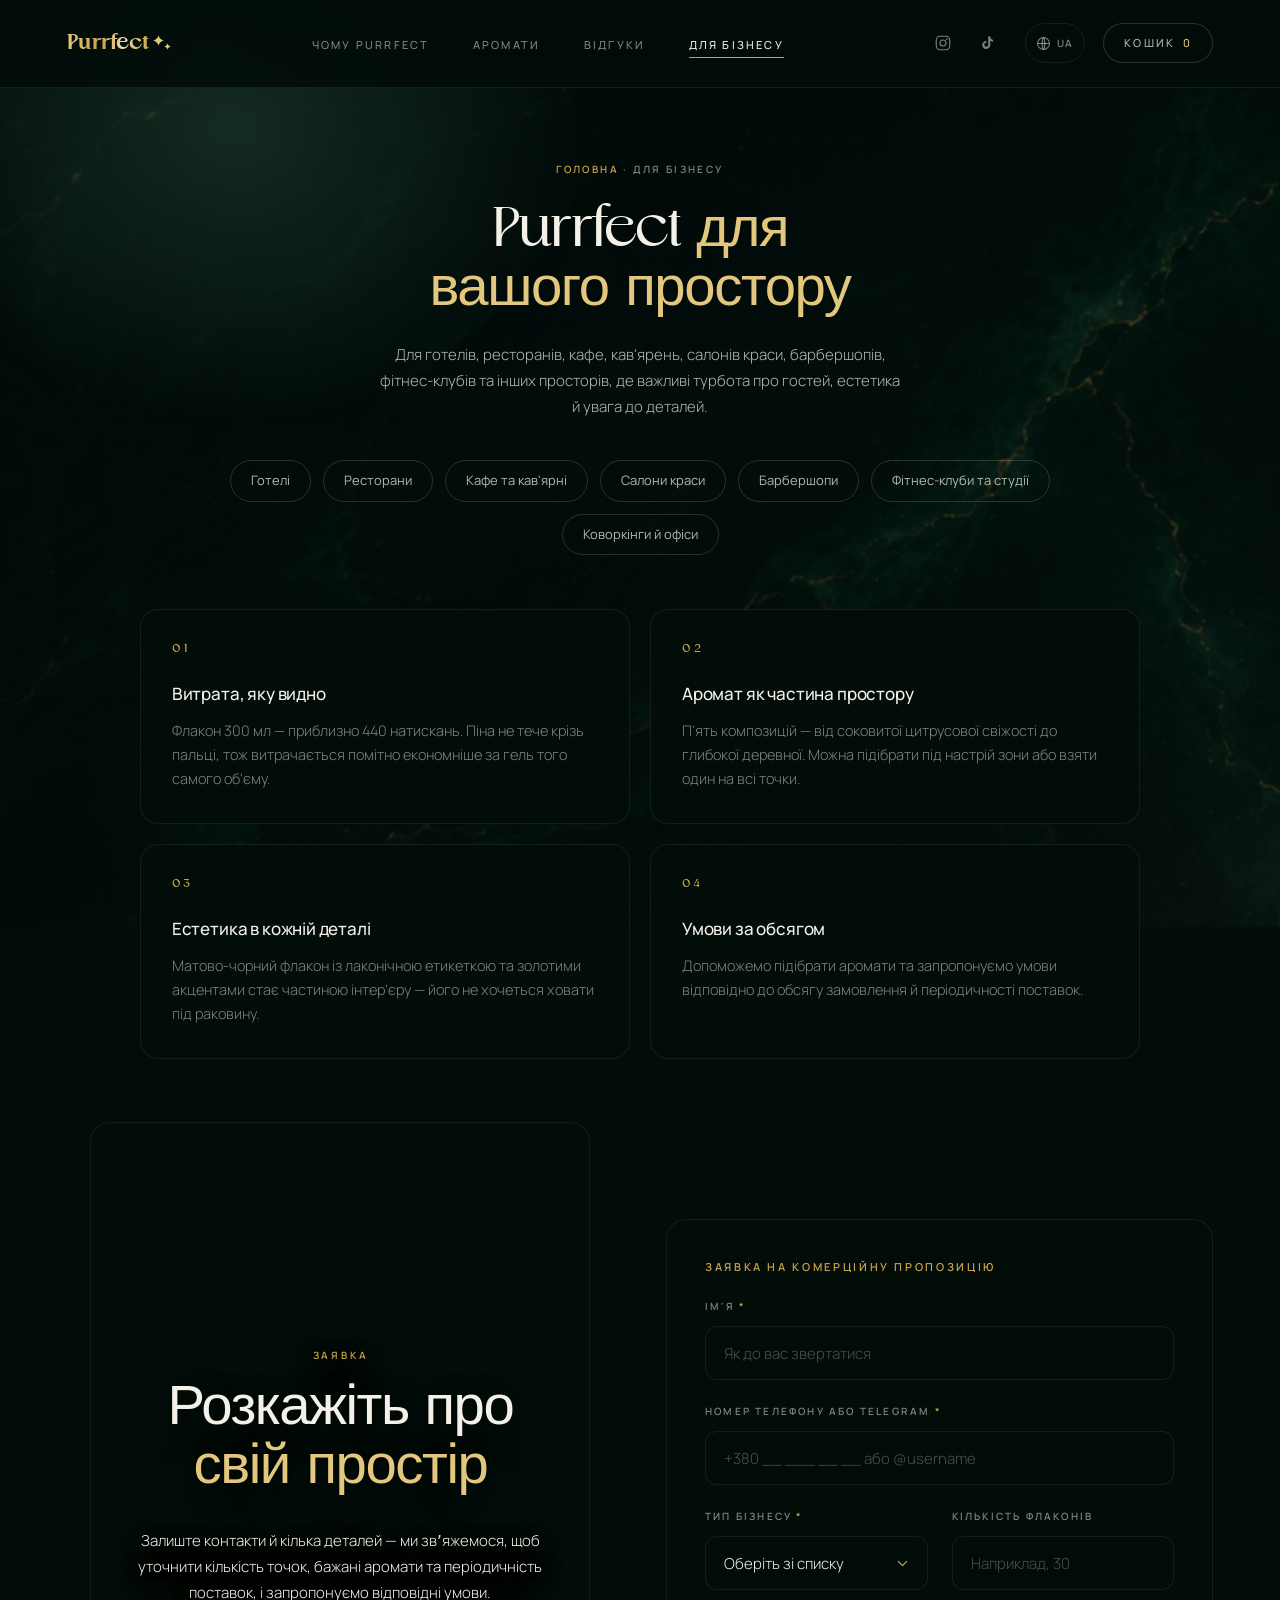
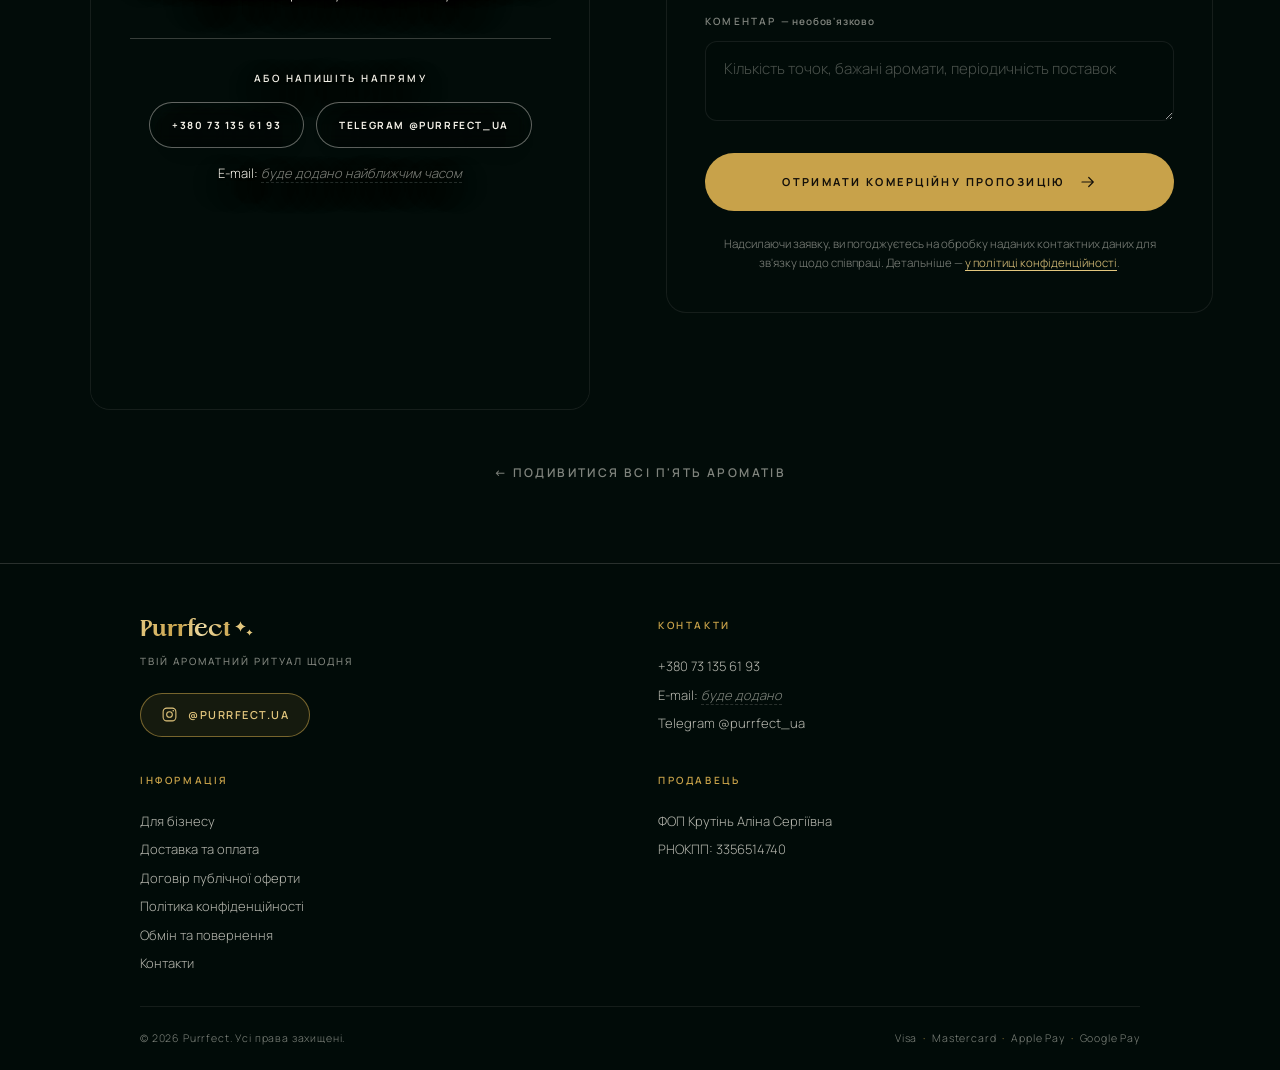
==== commit c7ec3e74: "Правки текстів і повний переклад динамічних елементів - Кнопки "Додати до кошика" / "У кошик" більше" ====
--- a/dlia-biznesu.html
+++ b/dlia-biznesu.html
@@ -11,7 +11,7 @@
 <meta property="og:type" content="website">
 <meta property="og:title" content="Purrfect для вашого простору">
 <meta property="og:description" content="Мило-піна Purrfect для готелів, ресторанів, кав'ярень і салонів краси. Умови — відповідно до обсягу замовлення.">
-<meta property="og:image" content="image/hero-fluffy.jpg">
+<meta property="og:image" content="image/hero-lemon.jpg">
 <meta property="og:locale" content="uk_UA">
 
 <link rel="preload" href="image/bg-marble.jpg" as="image">
@@ -19,7 +19,7 @@
 <link rel="preconnect" href="https://fonts.googleapis.com">
 <link rel="preconnect" href="https://fonts.gstatic.com" crossorigin>
 <link rel="stylesheet" href="https://fonts.googleapis.com/css2?family=Manrope:wght@300;400;500;600;700&display=swap">
-<link rel="stylesheet" href="styles.css?v=85">
+<link rel="stylesheet" href="styles.css?v=86">
 </head>
 <body>
 
@@ -139,8 +139,8 @@
       <li class="perk" data-reveal>
         <span class="perk__no">03</span>
         <h2>Естетика в кожній деталі</h2>
-        <p>Матово-чорний флакон із золотою етикеткою виглядає як частина
-        інтер'єру, а не як витратний матеріал, який ховають під раковину.</p>
+        <p>Матово-чорний флакон із лаконічною етикеткою та золотими акцентами
+        стає частиною інтер'єру — його не хочеться ховати під раковину.</p>
       </li>
       <li class="perk" data-reveal>
         <span class="perk__no">04</span>
@@ -324,7 +324,7 @@
   </aside>
 </div>
 
-<script src="script.js?v=85" defer></script>
-<script src="i18n.js?v=85" defer></script>
+<script src="script.js?v=86" defer></script>
+<script src="i18n.js?v=86" defer></script>
 </body>
 </html>
--- a/styles.css
+++ b/styles.css
@@ -995,10 +995,14 @@
 .bundle__badge {
   font-family: var(--font-brand);
   font-weight: 700;
-  font-size: clamp(1.15rem, 2vw, 1.6rem);
+  font-size: clamp(1rem, 1.5vw, 1.3rem);
   line-height: 1.2;
   color: var(--gold-soft);
   margin-top: var(--space-4);
+  /* Та сама ширина, що й абзац вище, плюс вирівнювання праворуч — так
+     напис стає під кінцем тексту, а не під його початком. */
+  max-width: 54ch;
+  text-align: right;
 }
 
 .bundle__offer {
@@ -2822,6 +2826,8 @@
   /* на вузькому екрані банер набору складається в стовпчик */
   .bundle { grid-template-columns: minmax(0, 1fr); text-align: center; }
   .bundle__text { max-width: 46ch; margin-inline: auto; }
+  /* у стовпчик усе по центру, тож зсув праворуч тут недоречний */
+  .bundle__badge { max-width: 46ch; margin-inline: auto; text-align: center; }
 
   .sticky-buy { display: flex; }
   /* місце під липку панель тримаємо лише тоді, коли вона справді видима */
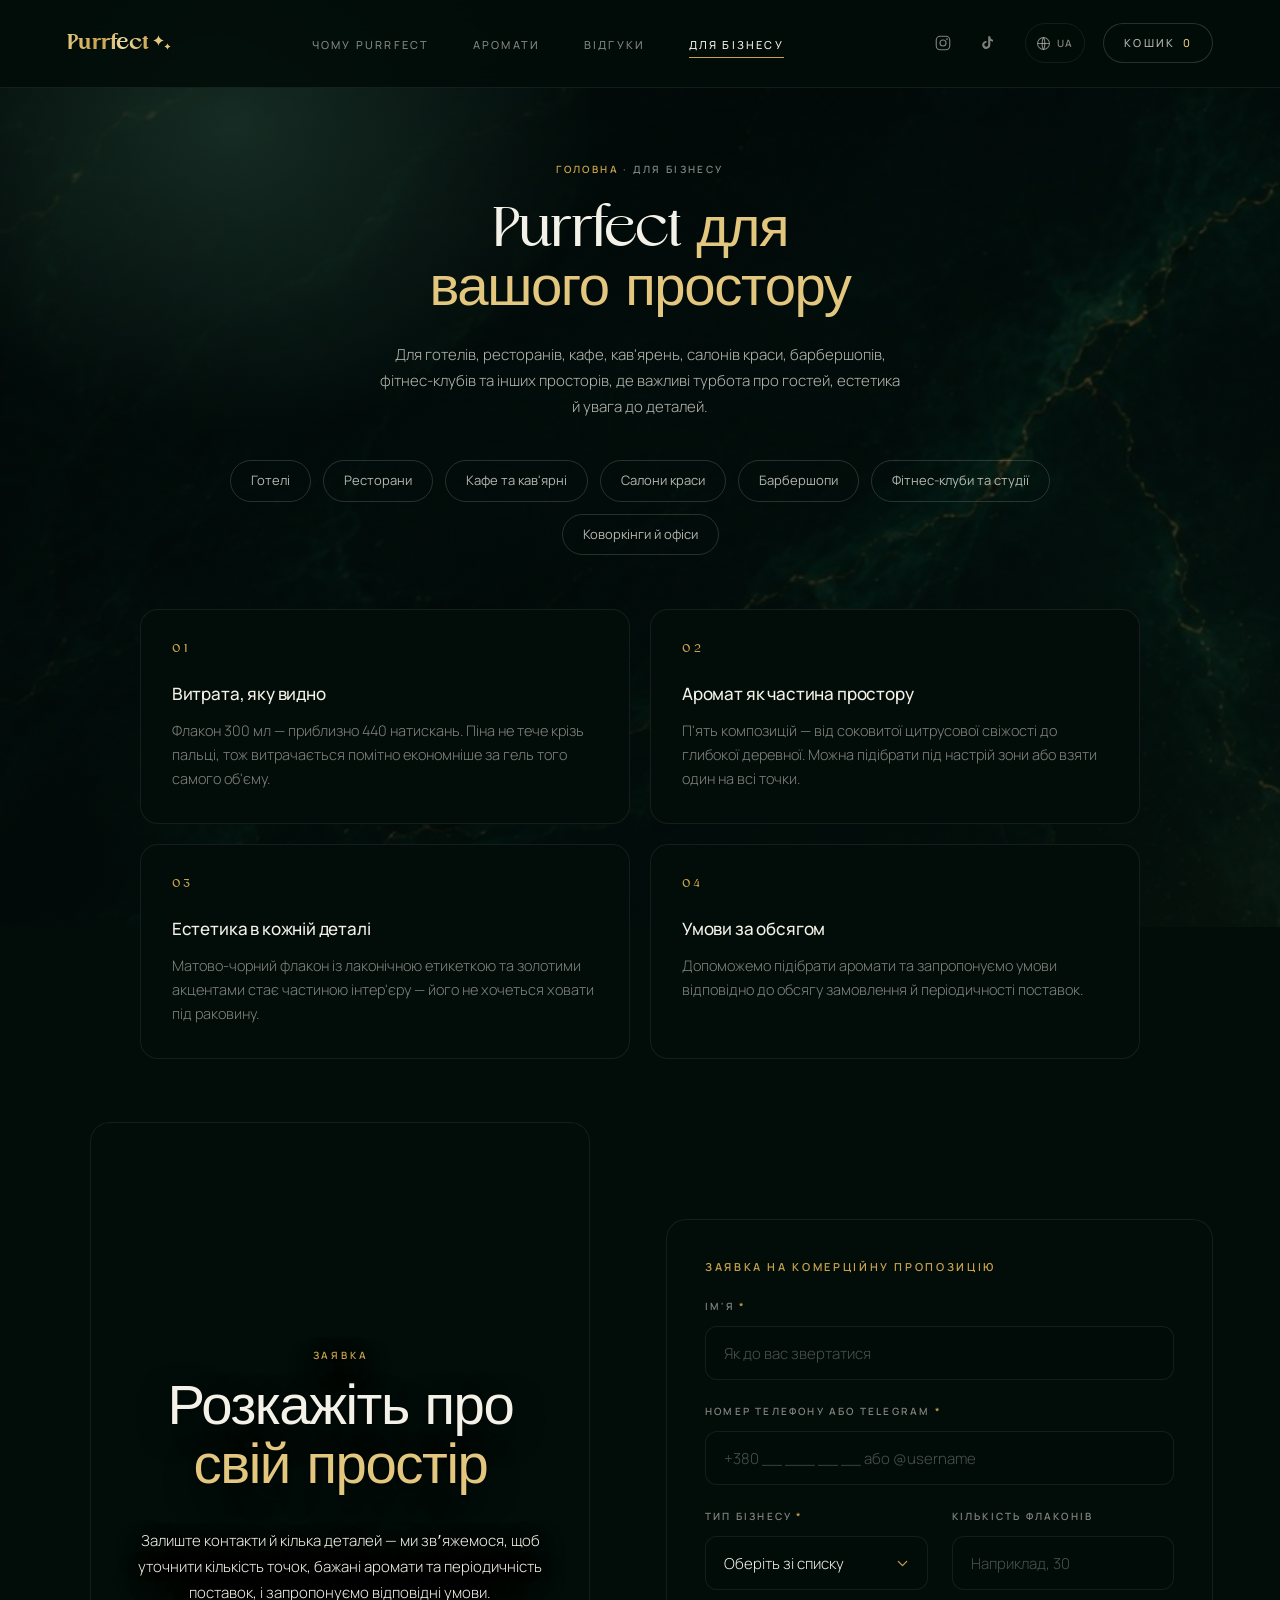
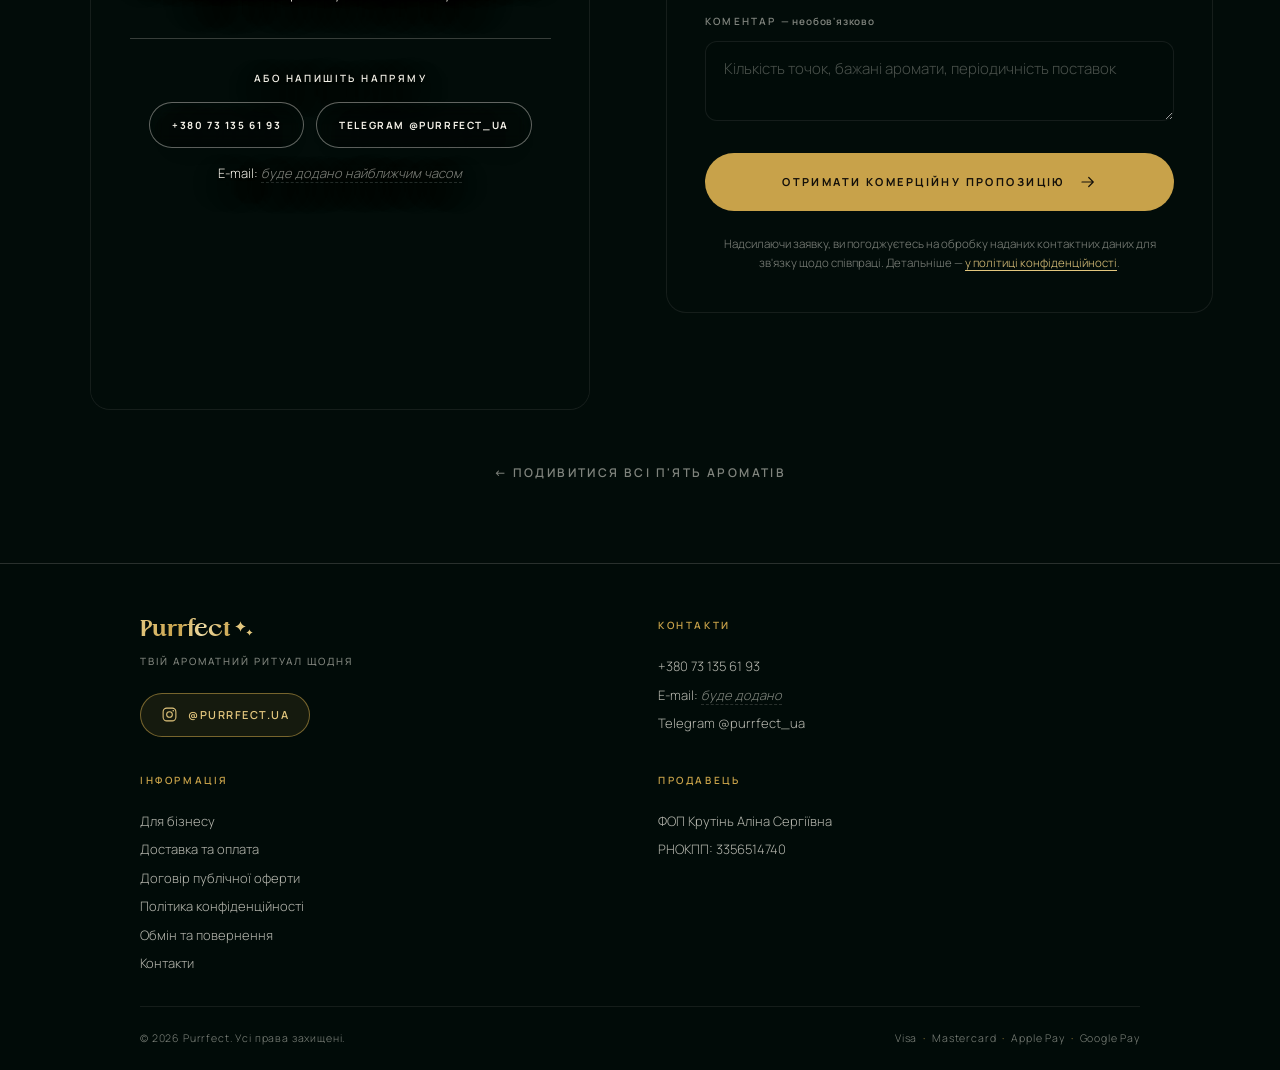
==== commit faa00c71: "Повні адреси в метатегах під домен purrfect.com.ua og:image був відносним шляхом - Facebook, Viber і" ====
--- a/dlia-biznesu.html
+++ b/dlia-biznesu.html
@@ -8,10 +8,13 @@
 <meta name="theme-color" content="#04120E">
 <script>document.documentElement.classList.replace("no-js","js");</script>
 
+<link rel="canonical" href="https://purrfect.com.ua/dlia-biznesu">
 <meta property="og:type" content="website">
+<meta property="og:url" content="https://purrfect.com.ua/dlia-biznesu">
+<meta property="og:site_name" content="Purrfect">
 <meta property="og:title" content="Purrfect для вашого простору">
 <meta property="og:description" content="Мило-піна Purrfect для готелів, ресторанів, кав'ярень і салонів краси. Умови — відповідно до обсягу замовлення.">
-<meta property="og:image" content="image/hero-lemon.jpg">
+<meta property="og:image" content="https://purrfect.com.ua/image/hero-lemon.jpg">
 <meta property="og:locale" content="uk_UA">
 
 <link rel="preload" href="image/bg-marble.jpg" as="image">
--- a/styles.css
+++ b/styles.css
@@ -187,8 +187,6 @@
   background: var(--ink-2) url("image/bg-marble.jpg") center / cover no-repeat;
   /* запас по краях замість колишнього inset: -4% */
   transform: scale(1.06);
-  animation: sceneDrift 90s ease-in-out infinite alternate;
-  will-change: transform;
 }
 /* Скрим: гасить яскраву смугу мармуру, щоб текст лишався читабельним */
 .bg-scene::before {
@@ -199,26 +197,19 @@
     radial-gradient(120% 90% at 50% 38%, rgba(2, 12, 9, .28) 0%, rgba(2, 12, 9, .74) 100%),
     linear-gradient(180deg, rgba(2, 12, 9, .5), rgba(2, 12, 9, .42));
 }
-/* Відблиск, що повільно мандрує по каменю */
+/* Нерухомий відблиск на камені.
+
+   Раніше тло жило двома анімаціями: sceneDrift повільно наїжджав на
+   мармур, а sceneGlow возив оцей відблиск по екрану (28% вправо, 16%
+   вниз за 52 секунди). На десктопі це читалося як пляма, що сама
+   собою повзе по сторінці, — тло має бути декорацією, а не рухом,
+   який відволікає від тексту. Обидві анімації прибрані зовсім, тож
+   фон однаково статичний скрізь. */
 .bg-scene::after {
   content: "";
   position: absolute;
   inset: 0;
   background: radial-gradient(38% 46% at 20% 16%, rgba(120, 210, 170, .17), transparent 70%);
-  animation: sceneGlow 52s ease-in-out infinite alternate;
-  will-change: transform, opacity;
-}
-@keyframes sceneDrift {
-  0%   { transform: scale(1.06) translate3d(0, 0, 0); }
-  100% { transform: scale(1.13) translate3d(-1.5%, 1%, 0); }
-}
-@keyframes sceneGlow {
-  0%   { transform: translate3d(0, 0, 0); opacity: .5; }
-  100% { transform: translate3d(28%, 16%, 0); opacity: 1; }
-}
-@media (prefers-reduced-motion: reduce) {
-  .bg-scene,
-  .bg-scene::after { animation: none; }
 }
 
 .wrap {
@@ -482,10 +473,16 @@
   padding-top: clamp(80px, 12vh, 140px);
 }
 
+/* Російське гасло «твой ежедневный / ароматный ритуал» довше за
+   українське: при однаковому кеглі обидва рядки ламалися навпіл і
+   заголовок ставав п'ятирядковим замість трьох. Множник прибирає це
+   одразу на всіх ширинах — ним помножені всі три розміри нижче. */
+html[lang="ru"] { --hero-title-scale: .86; }
+
 .hero__title {
   font-family: var(--font-brand);
   font-weight: 300;
-  font-size: clamp(2.7rem, 6vw, 5.4rem);
+  font-size: calc(clamp(2.7rem, 6vw, 5.4rem) * var(--hero-title-scale, 1));
   line-height: 1.02;
   letter-spacing: -.025em;
   margin: 0 0 var(--space-5);
@@ -2731,18 +2728,6 @@
    Жодна з цих правок не змінює вигляд сторінки — лише ціну кадру.
    ============================================================ */
 @media (max-width: 1100px) {
-  /* 1. Тло сцени — фіксований шар на весь екран, який безперервно
-        масштабується (sceneDrift) і по якому мандрує відблиск
-        (sceneGlow). Поки анімація жива, шар треба перемальовувати,
-        і кожен кадр прокрутки стає в чергу за нею. Фон лишається
-        тим самим, просто нерухомим: за 90 секунд повільного наїзду
-        на телефоні рух однаково ніхто не встигає помітити. */
-  .bg-scene,
-  .bg-scene::after {
-    animation: none;
-    will-change: auto;
-  }
-
   /* Тло помітно світліше, ніж на десктопі: на малому екрані мармуру
      видно менше, і та сама затемнювальна пелена «з'їдала» і колір,
      і золоті прожилки. Перший екран це не зачіпає — у нього власне
@@ -2868,7 +2853,7 @@
     padding-bottom: var(--space-4);
   }
 
-  .hero__title { font-size: clamp(2.2rem, 10.5vw, 3.2rem); margin-bottom: var(--space-4); }
+  .hero__title { font-size: calc(clamp(2.2rem, 10.5vw, 3.2rem) * var(--hero-title-scale, 1)); margin-bottom: var(--space-4); }
   .hero__lead {
     font-size: 15px;
     line-height: 1.65;
@@ -2940,7 +2925,7 @@
 /* ---------- Ландшафт на телефоні ---------- */
 @media (max-height: 520px) and (orientation: landscape) {
   .hero__copy { padding-top: 76px; }
-  .hero__title { font-size: clamp(2rem, 5.2vw, 3rem); }
+  .hero__title { font-size: calc(clamp(2rem, 5.2vw, 3rem) * var(--hero-title-scale, 1)); }
   .hero__lead { margin-bottom: var(--space-4); }
 }
 
@@ -3018,14 +3003,6 @@
    ширини. Саме те, що тут потрібно.
    ============================================================ */
 @media (hover: none) {
-  /* Фон нерухомий. Анімація на весь екран — найдорожче, що є на
-     сторінці, і саме вона створювала ефект «фон пливе». */
-  .bg-scene,
-  .bg-scene::after {
-    animation: none;
-    will-change: auto;
-  }
-
   /* Розмиття тла перераховується на кожному кадрі прокрутки.
      На iOS воно ще й малює видимі смуги на межі шапки. */
   .topbar.is-stuck,
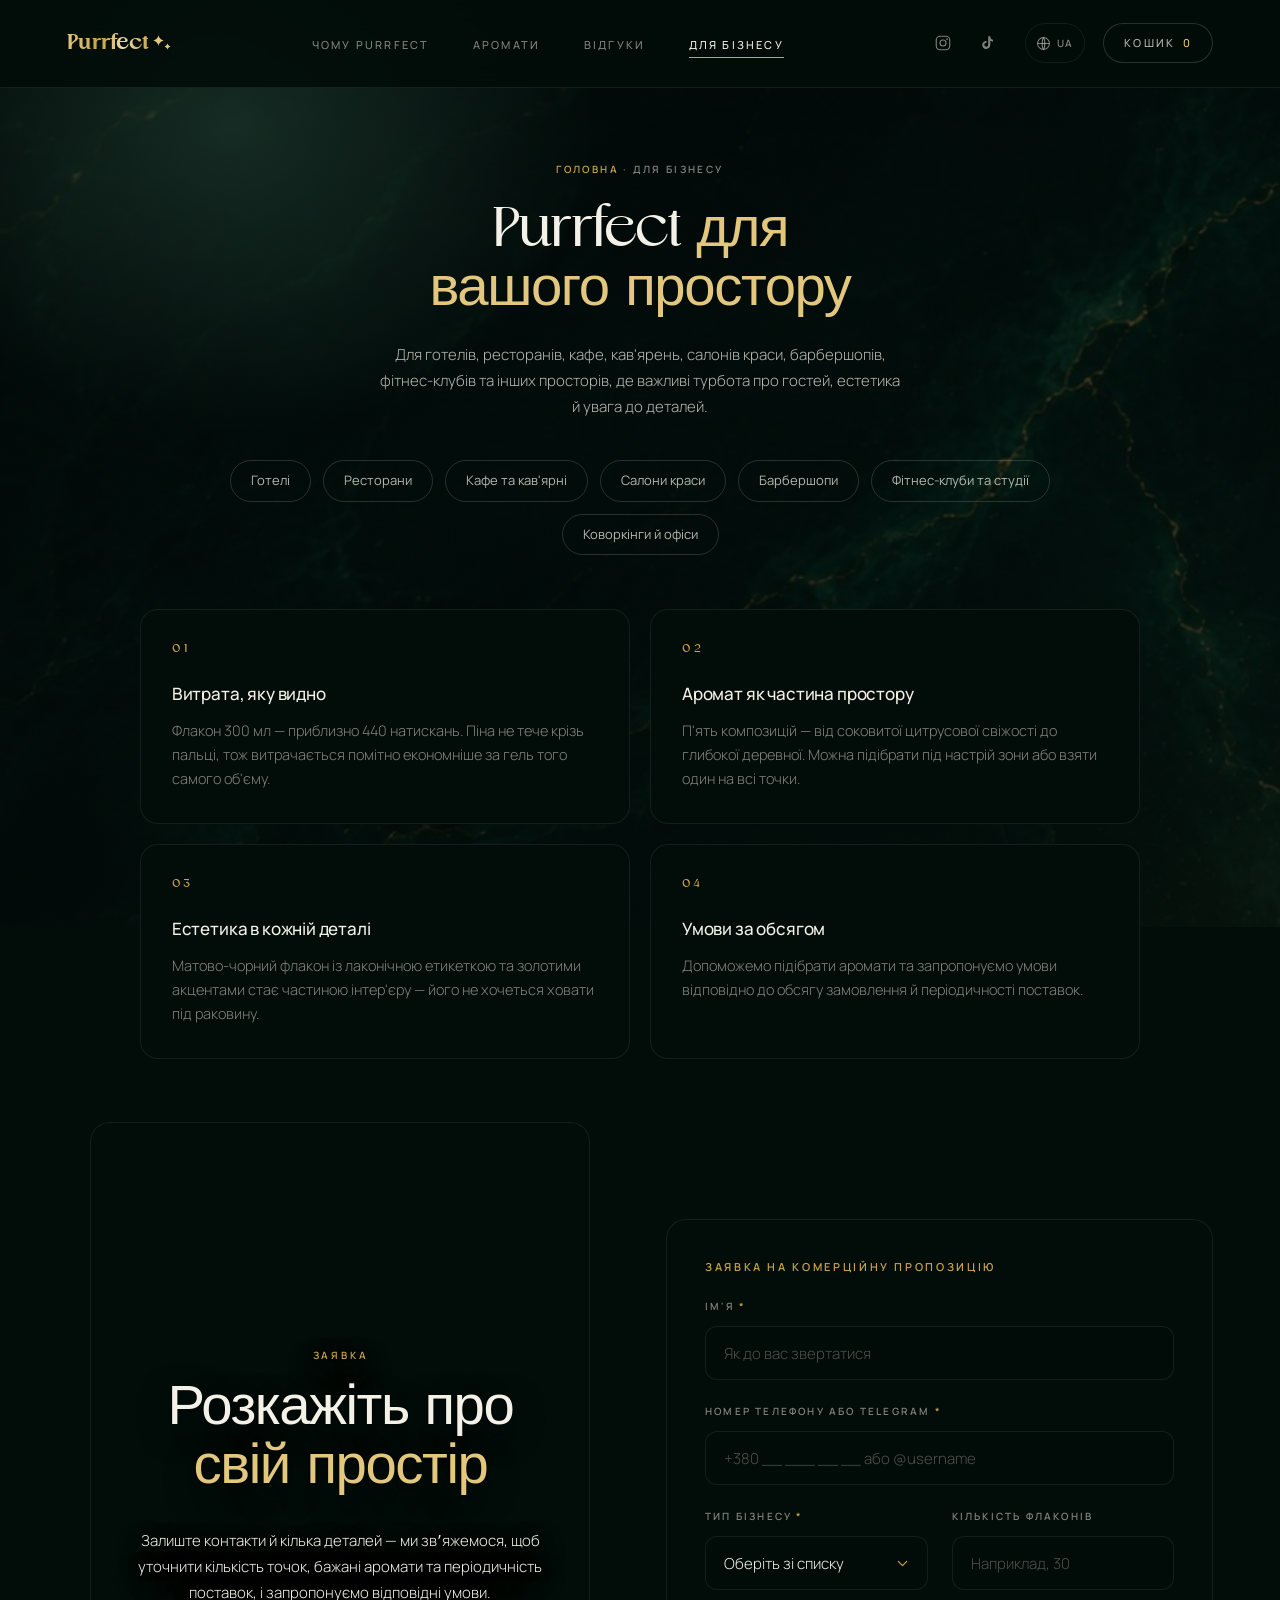
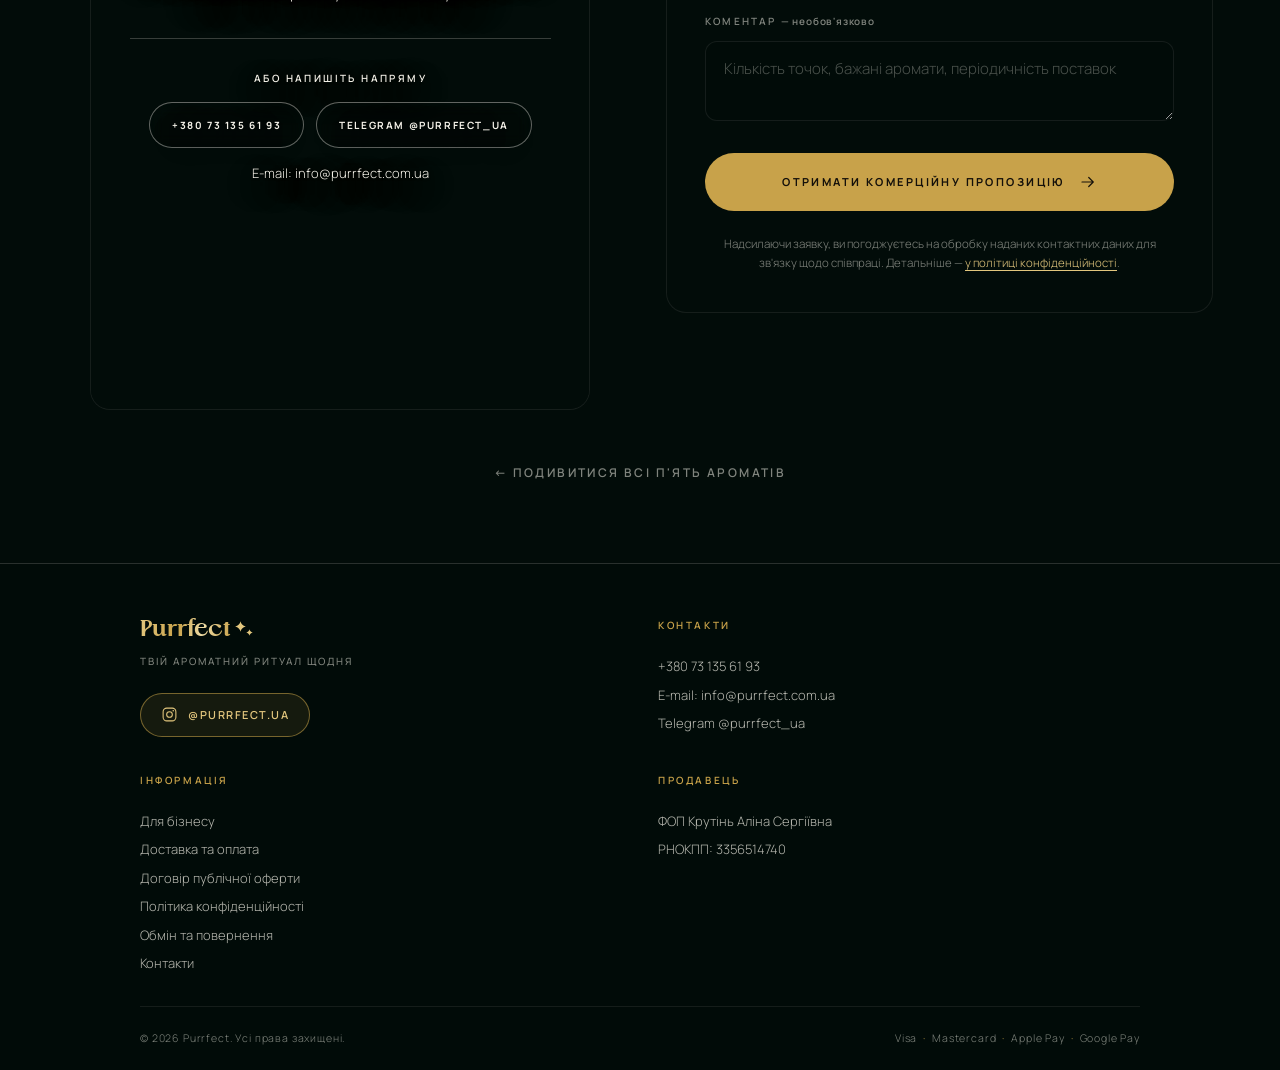
==== commit d61434a2: "Додано info@purrfect.com.ua замість заглушок" ====
--- a/dlia-biznesu.html
+++ b/dlia-biznesu.html
@@ -179,8 +179,7 @@
                 <span>Telegram @purrfect_ua</span>
               </a>
             </div>
-            <!-- TODO:EMAIL — додати адресу, коли буде створена поштова скринька -->
-            <p class="b2b__direct-note">E-mail: <span class="tbd">буде додано найближчим часом</span></p>
+            <p class="b2b__direct-note">E-mail: <a href="mailto:info@purrfect.com.ua">info@purrfect.com.ua</a></p>
           </div>
         </div>
       </div>
@@ -277,8 +276,7 @@
         <p class="footer__label">Контакти</p>
         <ul class="footer__list">
           <li><a href="tel:+380731356193">+380 73 135 61 93</a></li>
-          <!-- TODO:EMAIL -->
-          <li>E-mail: <span class="tbd">буде додано</span></li>
+          <li>E-mail: <a href="mailto:info@purrfect.com.ua">info@purrfect.com.ua</a></li>
           <li><a href="https://t.me/purrfect_ua" target="_blank" rel="noopener noreferrer">Telegram @purrfect_ua</a></li>
         </ul>
       </div>
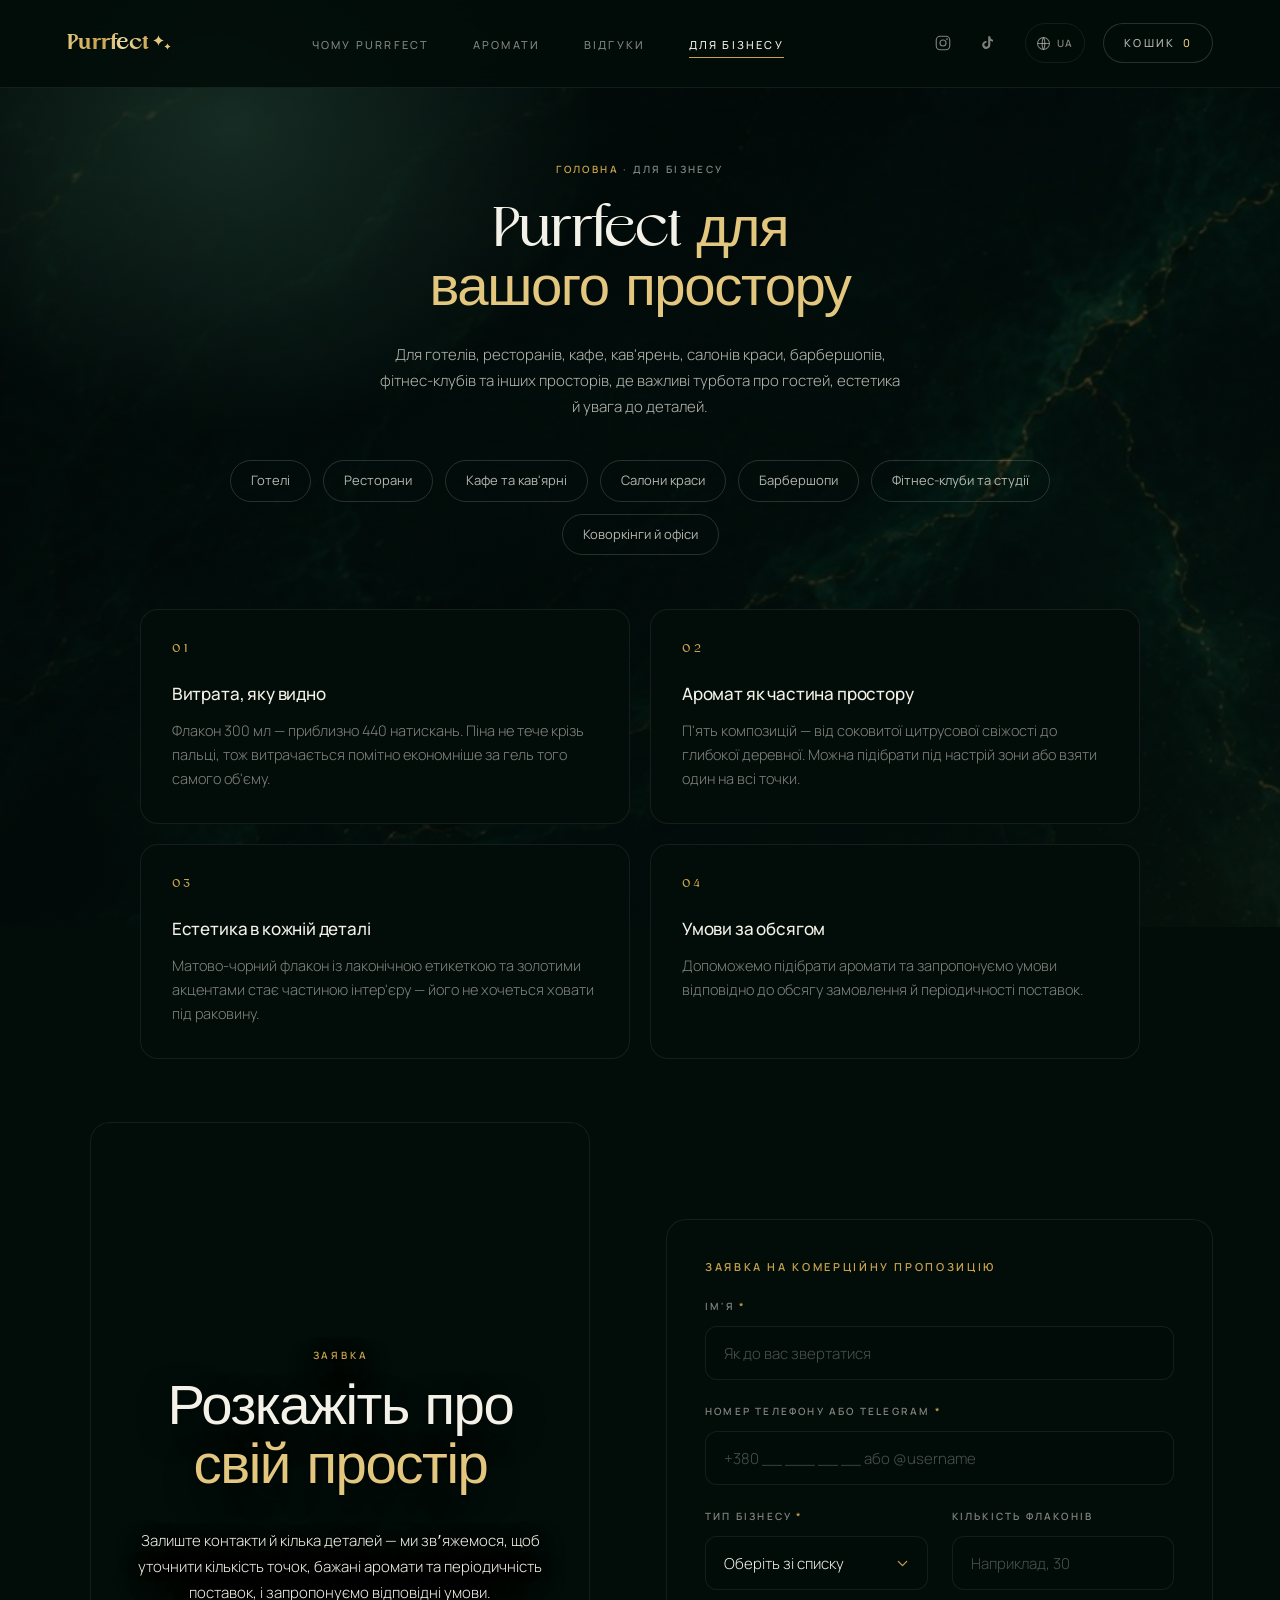
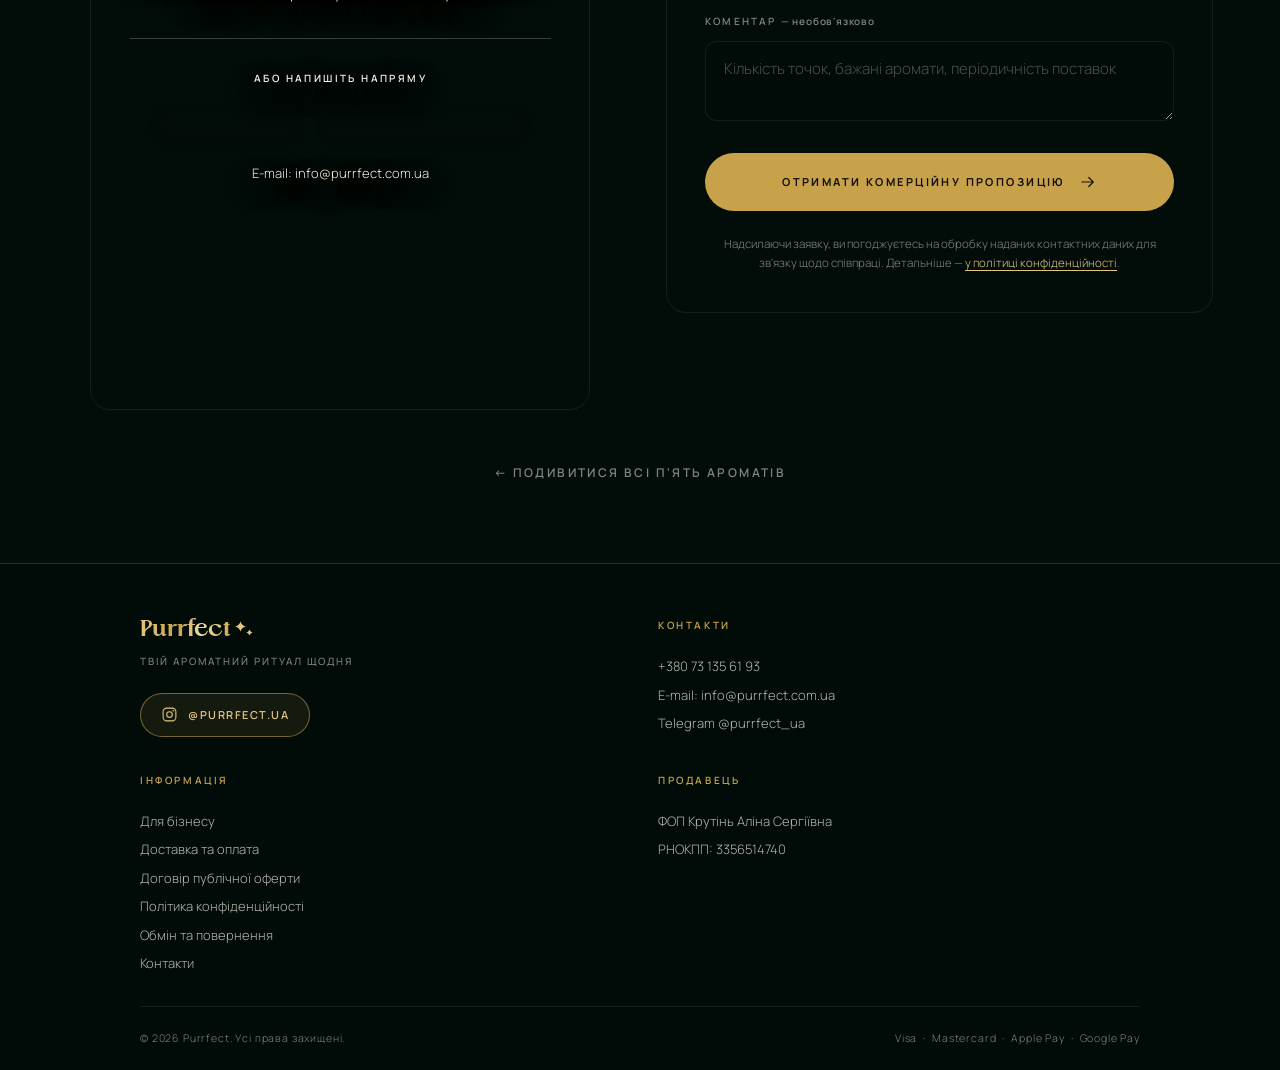
==== commit 993e5069: "Повернуто індексацію сайту" ====
(no text change in the page or its own stylesheets)
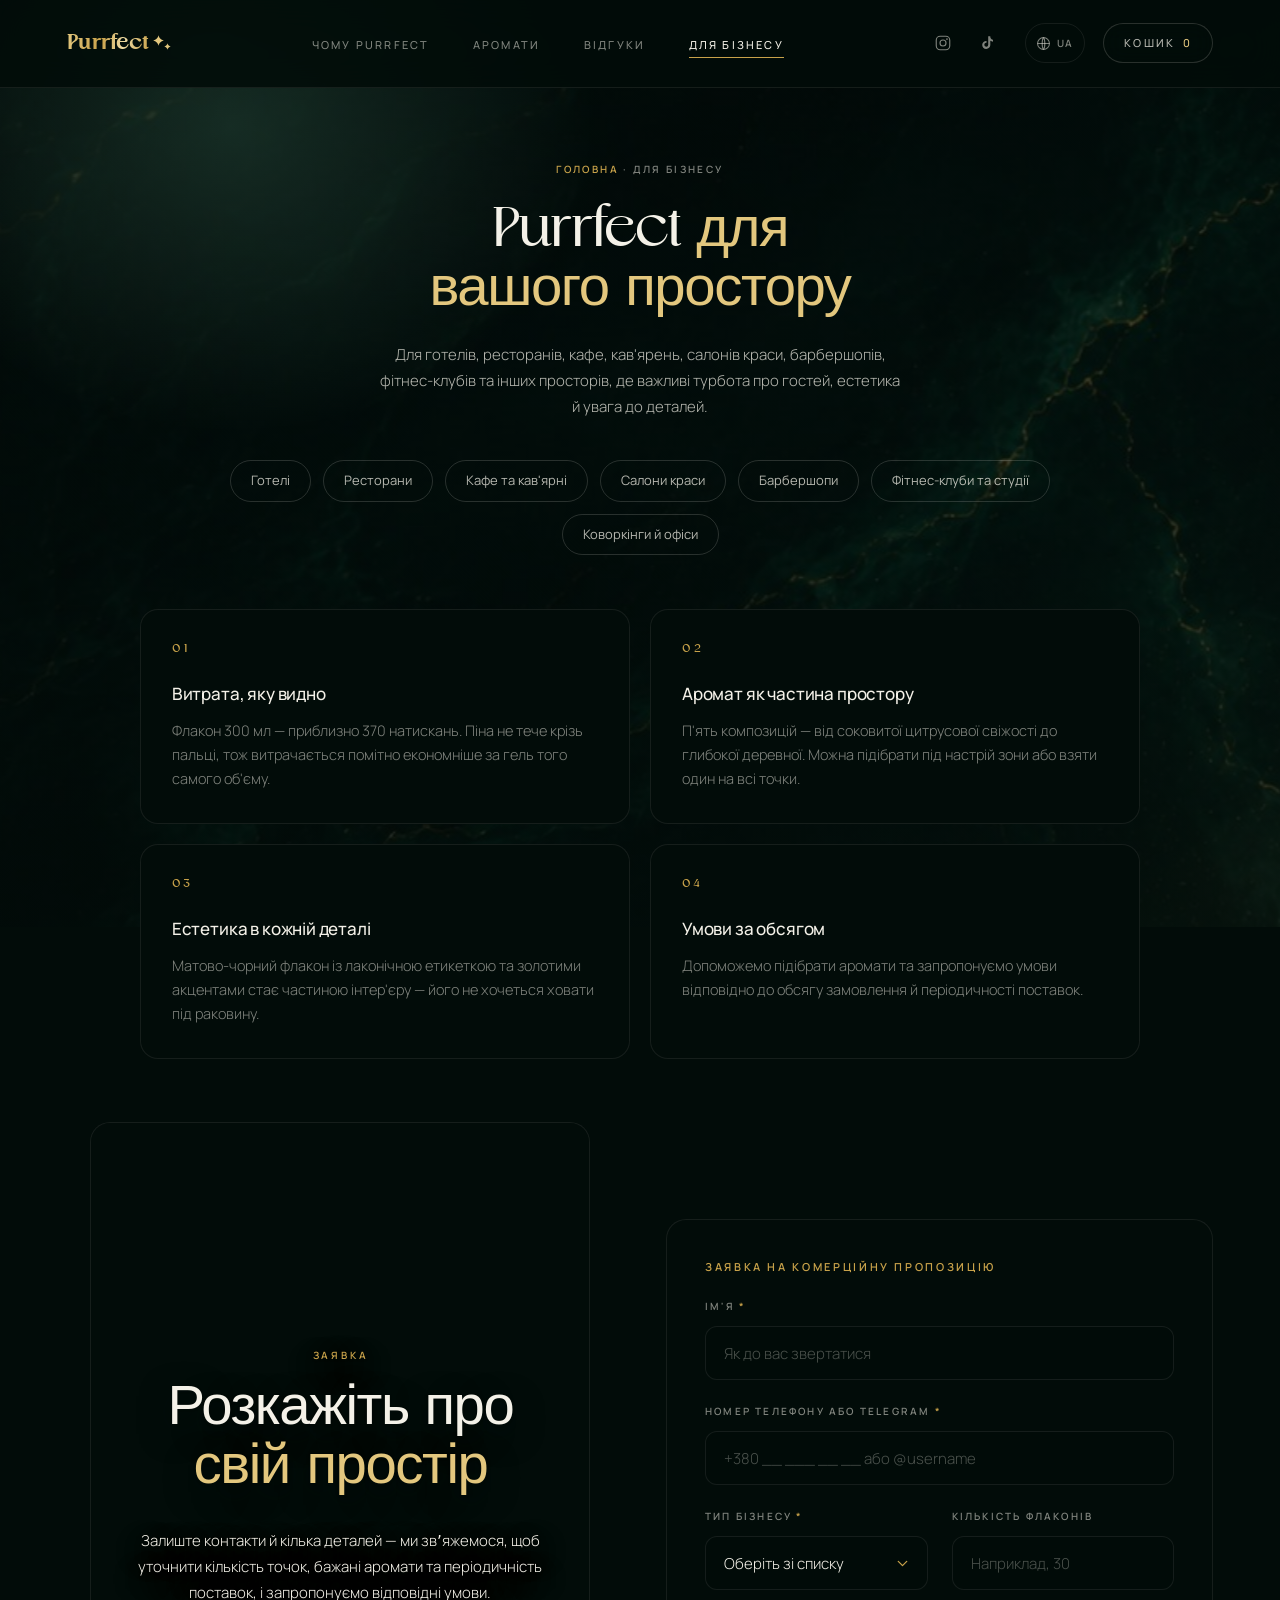
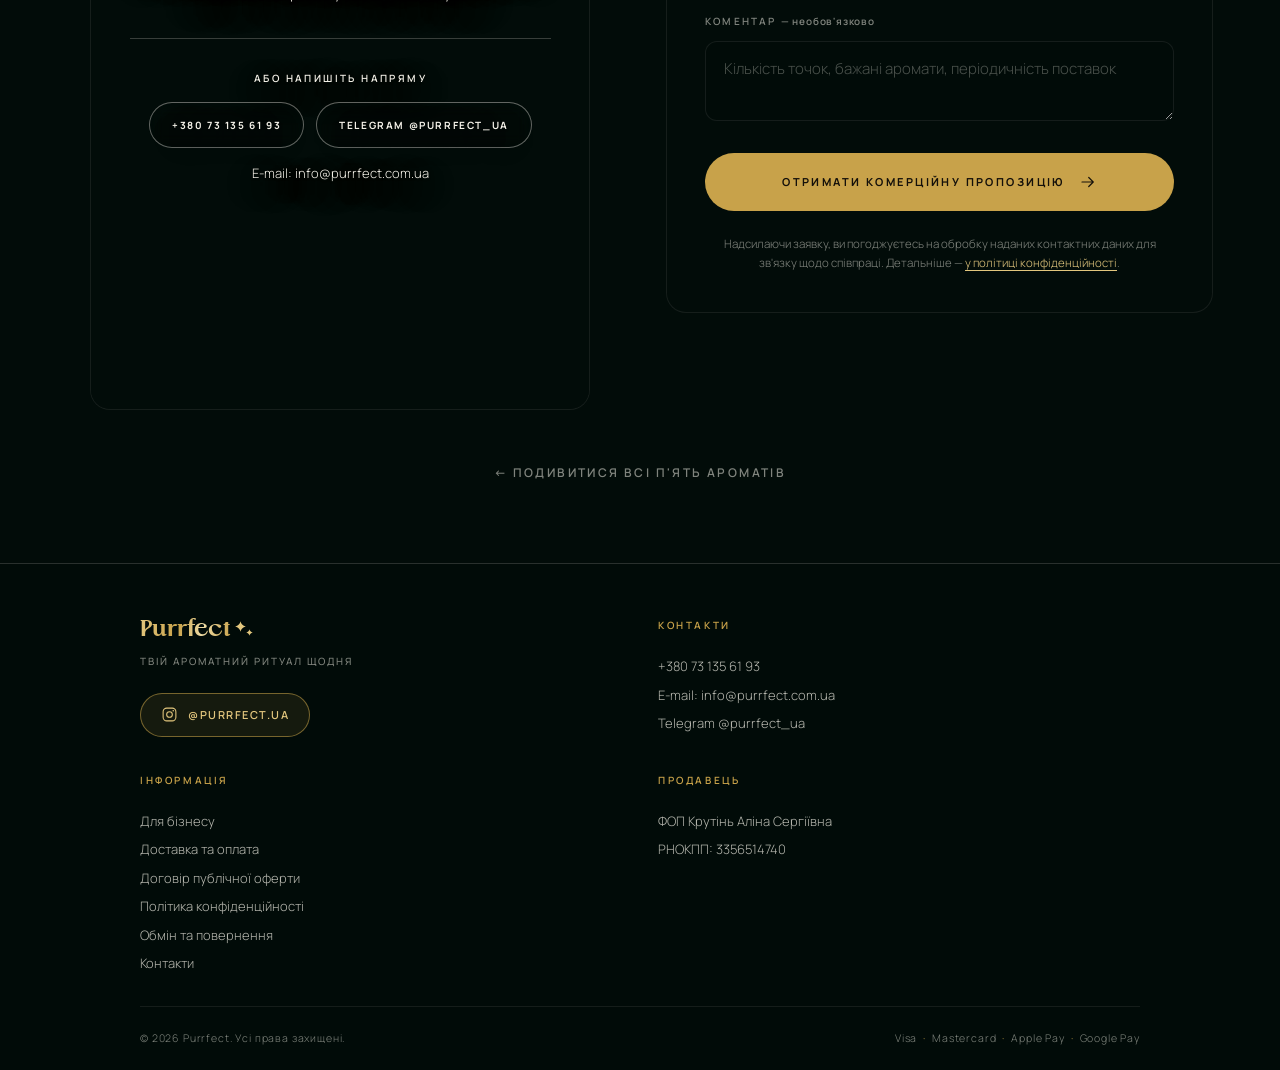
==== commit c76a2122: "Уточнено кількість натискань за тестами клієнтки" ====
--- a/dlia-biznesu.html
+++ b/dlia-biznesu.html
@@ -130,7 +130,7 @@
       <li class="perk" data-reveal>
         <span class="perk__no">01</span>
         <h2>Витрата, яку видно</h2>
-        <p>Флакон 300 мл — приблизно 440 натискань. Піна не тече крізь пальці,
+        <p>Флакон 300 мл — приблизно 370 натискань. Піна не тече крізь пальці,
         тож витрачається помітно економніше за гель того самого об'єму.</p>
       </li>
       <li class="perk" data-reveal>
--- a/styles.css
+++ b/styles.css
@@ -2102,44 +2102,10 @@
 .field.is-warn input { border-color: rgba(200, 162, 74, .55); }
 .field.is-warn .field__hint { color: var(--gold-soft); }
 
-/* ---------- Вбудоване вікно оплати LiqPay ---------- */
-/* Поля картки — це iframe LiqPay усередині сторінки, тож стилізуємо
-   лише рамку навколо нього: саме вікно світле й малюється LiqPay. */
-.pay-embed {
-  margin-top: var(--space-5);
-  padding-top: var(--space-5);
-  border-top: 1px solid var(--hairline-2);
-}
-.pay-embed[hidden] { display: none; }
-.pay-embed__ttl {
-  font-size: 10px;
-  font-weight: 600;
-  letter-spacing: .24em;
-  text-transform: uppercase;
-  color: var(--gold);
-  margin-bottom: var(--space-3);
-}
-.pay-embed__box {
-  /* заглушка на ті секунди, поки вікно LiqPay ще вантажиться;
-     далі висоту задає сам віджет */
-  min-height: 240px;
-  border-radius: 14px;
-  overflow: hidden;
-  background: #fff;
-}
-.pay-embed__box iframe {
-  display: block;
-  width: 100%;
-  border: 0;
-}
-.pay-embed__note {
-  margin-top: var(--space-3);
-  font-size: 11.5px;
-  font-weight: 300;
-  line-height: 1.65;
-  color: var(--text-3);
-}
-.pay-embed__back { margin-top: var(--space-3); }
+/* Стилів для вікна оплати тут немає навмисно: віджет WayForPay
+   малює власне вікно поверх сторінки й оформлює його сам. Раніше на
+   цьому місці був блок .pay-embed — рамка навколо вбудованого iframe
+   LiqPay; після переходу на WayForPay він став непотрібним. */
 
 .order__fine {
   margin-top: var(--space-4);
